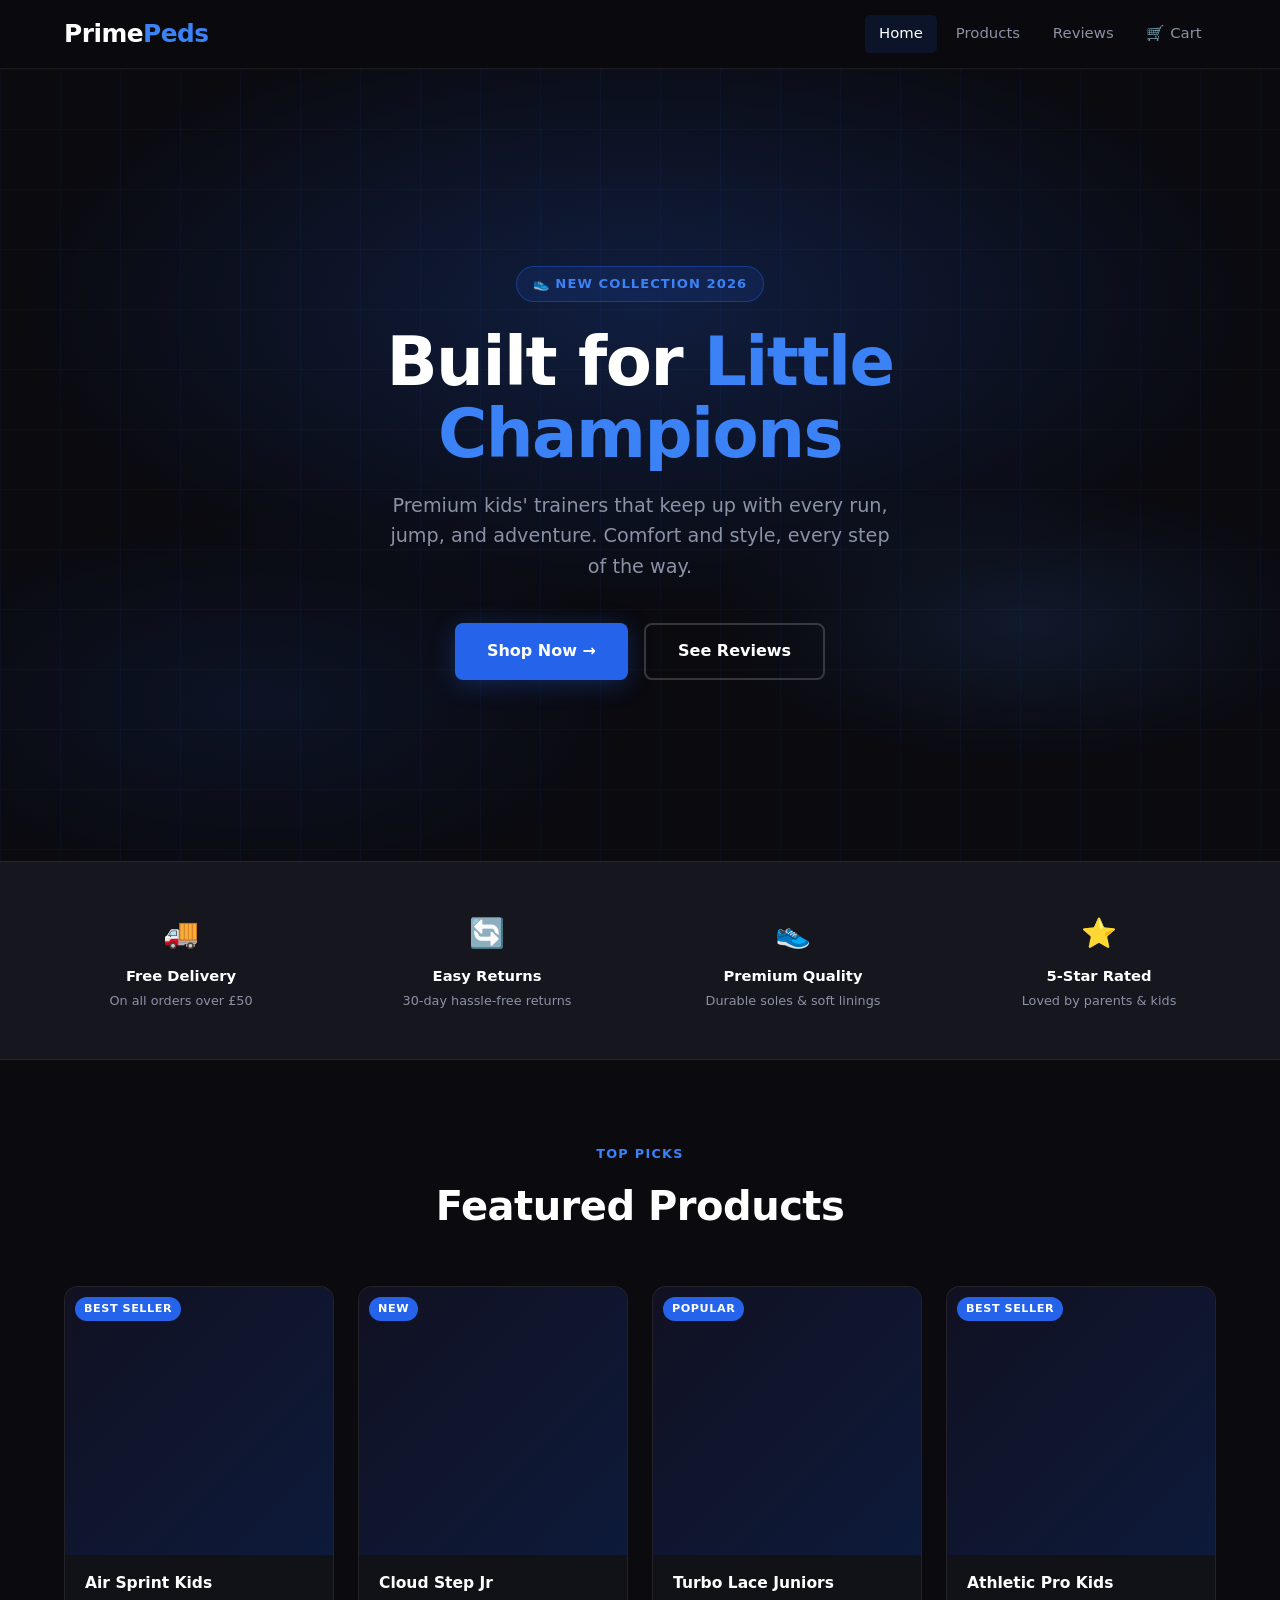
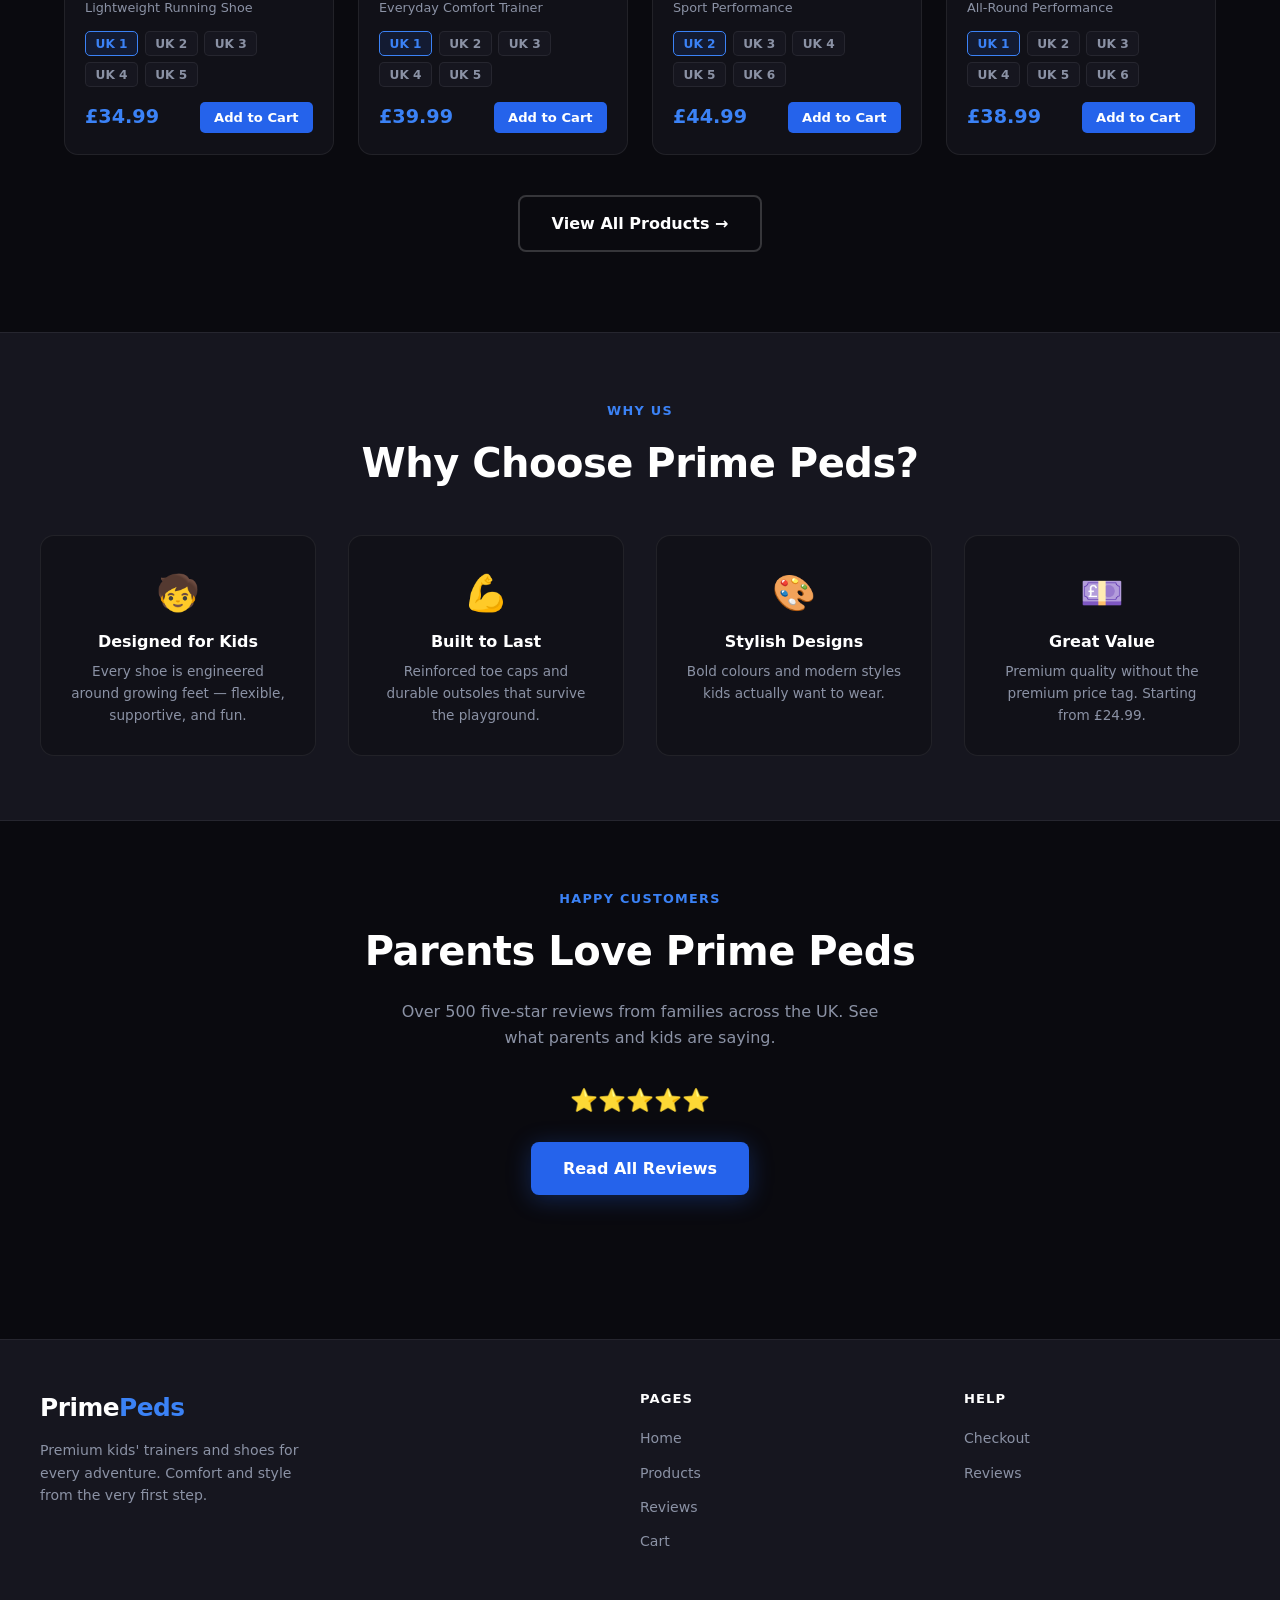
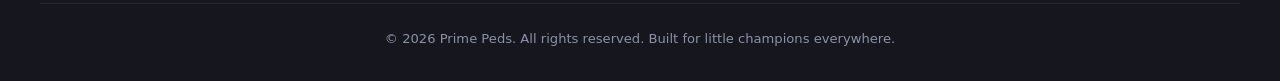
==== index.html @ 3860597b "Launch Prime Peds website — full 4-page store - index.html: homepage with hero, features strip, feat" ====
<!DOCTYPE html>
<html lang="en">
<head>
  <meta charset="UTF-8" />
  <meta name="viewport" content="width=device-width, initial-scale=1.0" />
  <title>Prime Peds — Kids' Trainers & Shoes</title>
  <meta name="description" content="Premium kids' trainers and shoes. Comfort, style, and durability for every step." />
  <link rel="stylesheet" href="styles.css" />
</head>
<body>

  <!-- ── Navigation ── -->
  <header>
    <nav>
      <a href="index.html" class="logo">Prime<em>Peds</em></a>
      <ul class="nav-links">
        <li><a href="index.html" class="active">Home</a></li>
        <li><a href="products.html">Products</a></li>
        <li><a href="reviews.html">Reviews</a></li>
        <li><a href="checkout.html" class="basket-nav-link">
          🛒 Cart <span class="basket-badge" id="basket-badge" style="display:none">0</span>
        </a></li>
      </ul>
      <button class="hamburger" aria-label="Open menu">
        <span></span><span></span><span></span>
      </button>
    </nav>
  </header>

  <!-- ── Hero ── -->
  <section class="hero">
    <div class="hero-bg" aria-hidden="true"></div>
    <div class="hero-content">
      <div class="hero-badge">👟 New Collection 2026</div>
      <h1 class="hero-title">
        Built for <span class="accent">Little Champions</span>
      </h1>
      <p class="hero-tagline">
        Premium kids' trainers that keep up with every run, jump, and adventure. Comfort and style, every step of the way.
      </p>
      <div class="hero-btns">
        <a href="products.html" class="btn btn-primary">Shop Now →</a>
        <a href="reviews.html" class="btn btn-outline">See Reviews</a>
      </div>
    </div>
  </section>

  <!-- ── Features Strip ── -->
  <div class="features-strip">
    <div class="features-strip-inner">
      <div class="feat-item">
        <div class="feat-icon">🚚</div>
        <div class="feat-title">Free Delivery</div>
        <div class="feat-desc">On all orders over £50</div>
      </div>
      <div class="feat-item">
        <div class="feat-icon">🔄</div>
        <div class="feat-title">Easy Returns</div>
        <div class="feat-desc">30-day hassle-free returns</div>
      </div>
      <div class="feat-item">
        <div class="feat-icon">👟</div>
        <div class="feat-title">Premium Quality</div>
        <div class="feat-desc">Durable soles & soft linings</div>
      </div>
      <div class="feat-item">
        <div class="feat-icon">⭐</div>
        <div class="feat-title">5-Star Rated</div>
        <div class="feat-desc">Loved by parents & kids</div>
      </div>
    </div>
  </div>

  <!-- ── Featured Products ── -->
  <section class="section">
    <div class="section-header">
      <div class="section-label">Top Picks</div>
      <h2 class="section-title">Featured Products</h2>
    </div>
    <div class="products-grid" id="featured-grid">
      <!-- Filled by script.js -->
    </div>
    <div style="text-align:center;margin-top:2.5rem">
      <a href="products.html" class="btn btn-outline">View All Products →</a>
    </div>
  </section>

  <!-- ── Why Prime Peds ── -->
  <section class="features-strip" style="padding:4rem 1.5rem">
    <div style="max-width:1200px;margin:0 auto">
      <div class="section-header" style="margin-bottom:2.5rem">
        <div class="section-label">Why Us</div>
        <h2 class="section-title">Why Choose Prime Peds?</h2>
      </div>
      <div class="features-strip-inner" style="grid-template-columns:repeat(auto-fit,minmax(220px,1fr));gap:2rem">
        <div class="feat-item" style="background:var(--bg-card);border:1px solid var(--border);border-radius:var(--radius);padding:1.8rem">
          <div class="feat-icon" style="font-size:2.2rem">🧒</div>
          <div class="feat-title" style="font-size:1rem;margin-bottom:0.4rem">Designed for Kids</div>
          <div class="feat-desc" style="font-size:0.85rem">Every shoe is engineered around growing feet — flexible, supportive, and fun.</div>
        </div>
        <div class="feat-item" style="background:var(--bg-card);border:1px solid var(--border);border-radius:var(--radius);padding:1.8rem">
          <div class="feat-icon" style="font-size:2.2rem">💪</div>
          <div class="feat-title" style="font-size:1rem;margin-bottom:0.4rem">Built to Last</div>
          <div class="feat-desc" style="font-size:0.85rem">Reinforced toe caps and durable outsoles that survive the playground.</div>
        </div>
        <div class="feat-item" style="background:var(--bg-card);border:1px solid var(--border);border-radius:var(--radius);padding:1.8rem">
          <div class="feat-icon" style="font-size:2.2rem">🎨</div>
          <div class="feat-title" style="font-size:1rem;margin-bottom:0.4rem">Stylish Designs</div>
          <div class="feat-desc" style="font-size:0.85rem">Bold colours and modern styles kids actually want to wear.</div>
        </div>
        <div class="feat-item" style="background:var(--bg-card);border:1px solid var(--border);border-radius:var(--radius);padding:1.8rem">
          <div class="feat-icon" style="font-size:2.2rem">💷</div>
          <div class="feat-title" style="font-size:1rem;margin-bottom:0.4rem">Great Value</div>
          <div class="feat-desc" style="font-size:0.85rem">Premium quality without the premium price tag. Starting from £24.99.</div>
        </div>
      </div>
    </div>
  </section>

  <!-- ── Reviews Teaser ── -->
  <section class="section" style="text-align:center;padding-top:4rem;padding-bottom:4rem">
    <div class="section-label">Happy Customers</div>
    <h2 class="section-title" style="margin-bottom:1rem">Parents Love Prime Peds</h2>
    <p style="color:var(--muted);max-width:480px;margin:0 auto 2rem">
      Over 500 five-star reviews from families across the UK. See what parents and kids are saying.
    </p>
    <div style="display:flex;gap:0.4rem;justify-content:center;font-size:1.4rem;margin-bottom:1.5rem">
      ⭐⭐⭐⭐⭐
    </div>
    <a href="reviews.html" class="btn btn-primary">Read All Reviews</a>
  </section>

  <!-- ── Footer ── -->
  <footer>
    <div class="footer-inner">
      <div class="footer-grid">
        <div class="footer-brand">
          <a href="index.html" class="logo">Prime<em>Peds</em></a>
          <p>Premium kids' trainers and shoes for every adventure. Comfort and style from the very first step.</p>
        </div>
        <div class="footer-col">
          <h4>Pages</h4>
          <ul>
            <li><a href="index.html">Home</a></li>
            <li><a href="products.html">Products</a></li>
            <li><a href="reviews.html">Reviews</a></li>
            <li><a href="checkout.html">Cart</a></li>
          </ul>
        </div>
        <div class="footer-col">
          <h4>Help</h4>
          <ul>
            <li><a href="checkout.html">Checkout</a></li>
            <li><a href="reviews.html">Reviews</a></li>
          </ul>
        </div>
      </div>
      <div class="footer-bottom">
        <p>&copy; 2026 Prime Peds. All rights reserved. Built for little champions everywhere.</p>
      </div>
    </div>
  </footer>

  <script src="script.js"></script>
</body>
</html>
---- styles.css ----
/* ── Prime Peds — Global Styles ── */

:root {
  --bg:          #0a0a0f;
  --bg-card:     #111118;
  --bg-elevated: #16161f;
  --blue:        #2563eb;
  --blue-light:  #3b82f6;
  --blue-glow:   rgba(37,99,235,0.35);
  --blue-dim:    rgba(37,99,235,0.12);
  --white:       #ffffff;
  --text:        #e2e8f0;
  --muted:       #8b92a5;
  --border:      rgba(255,255,255,0.07);
  --radius:      14px;
  --radius-sm:   8px;
  --radius-xs:   5px;
  --shadow:      0 4px 24px rgba(0,0,0,0.55);
  --shadow-blue: 0 4px 24px rgba(37,99,235,0.30);
  --font:        'Segoe UI', system-ui, -apple-system, sans-serif;
  --transition:  0.22s ease;
}

*, *::before, *::after { box-sizing: border-box; margin: 0; padding: 0; }

html { scroll-behavior: smooth; }

body {
  font-family: var(--font);
  background: var(--bg);
  color: var(--text);
  min-height: 100vh;
  line-height: 1.6;
  -webkit-font-smoothing: antialiased;
}

a { text-decoration: none; color: inherit; }
img { max-width: 100%; display: block; }
button { cursor: pointer; font-family: var(--font); }

/* ── Scrollbar ── */
::-webkit-scrollbar { width: 6px; }
::-webkit-scrollbar-track { background: var(--bg); }
::-webkit-scrollbar-thumb { background: var(--blue); border-radius: 3px; }

/* ══════════════════════════════════════════
   NAVIGATION
══════════════════════════════════════════ */
header {
  position: sticky;
  top: 0;
  z-index: 200;
  background: rgba(10,10,15,0.85);
  backdrop-filter: blur(16px);
  -webkit-backdrop-filter: blur(16px);
  border-bottom: 1px solid var(--border);
}

nav {
  max-width: 1200px;
  margin: 0 auto;
  padding: 0 1.5rem;
  height: 68px;
  display: flex;
  align-items: center;
  gap: 2rem;
}

.logo {
  font-size: 1.55rem;
  font-weight: 800;
  letter-spacing: -0.5px;
  color: var(--white);
  white-space: nowrap;
}
.logo em {
  font-style: normal;
  color: var(--blue-light);
}

.nav-links {
  list-style: none;
  display: flex;
  align-items: center;
  gap: 0.25rem;
  margin-left: auto;
}

.nav-links a {
  display: inline-block;
  padding: 0.45rem 0.9rem;
  font-size: 0.93rem;
  font-weight: 500;
  color: var(--muted);
  border-radius: var(--radius-xs);
  transition: color var(--transition), background var(--transition);
}
.nav-links a:hover,
.nav-links a.active {
  color: var(--white);
  background: var(--blue-dim);
}

.basket-nav-link {
  display: inline-flex !important;
  align-items: center;
  gap: 0.35rem;
}

.basket-badge {
  background: var(--blue);
  color: #fff;
  font-size: 0.72rem;
  font-weight: 700;
  padding: 1px 6px;
  border-radius: 20px;
  min-width: 20px;
  text-align: center;
}

/* Hamburger */
.hamburger {
  display: none;
  flex-direction: column;
  justify-content: center;
  gap: 5px;
  width: 38px;
  height: 38px;
  background: none;
  border: none;
  margin-left: auto;
  padding: 6px;
}
.hamburger span {
  display: block;
  height: 2px;
  background: var(--text);
  border-radius: 2px;
  transition: var(--transition);
}
.hamburger.open span:nth-child(1) { transform: translateY(7px) rotate(45deg); }
.hamburger.open span:nth-child(2) { opacity: 0; }
.hamburger.open span:nth-child(3) { transform: translateY(-7px) rotate(-45deg); }

/* ══════════════════════════════════════════
   HERO
══════════════════════════════════════════ */
.hero {
  position: relative;
  min-height: 88vh;
  display: flex;
  align-items: center;
  justify-content: center;
  text-align: center;
  overflow: hidden;
  padding: 5rem 1.5rem 4rem;
}

.hero-bg {
  position: absolute;
  inset: 0;
  background:
    radial-gradient(ellipse 70% 55% at 50% 30%, rgba(37,99,235,0.22) 0%, transparent 70%),
    radial-gradient(ellipse 40% 30% at 80% 70%, rgba(59,130,246,0.12) 0%, transparent 60%),
    radial-gradient(ellipse 50% 40% at 20% 80%, rgba(37,99,235,0.10) 0%, transparent 60%);
  z-index: 0;
}

/* Animated grid lines */
.hero-bg::before {
  content: '';
  position: absolute;
  inset: 0;
  background-image:
    linear-gradient(rgba(37,99,235,0.06) 1px, transparent 1px),
    linear-gradient(90deg, rgba(37,99,235,0.06) 1px, transparent 1px);
  background-size: 60px 60px;
}

.hero-content {
  position: relative;
  z-index: 1;
  max-width: 740px;
}

.hero-badge {
  display: inline-block;
  background: var(--blue-dim);
  border: 1px solid rgba(37,99,235,0.40);
  color: var(--blue-light);
  font-size: 0.82rem;
  font-weight: 700;
  letter-spacing: 0.08em;
  text-transform: uppercase;
  padding: 0.38rem 1rem;
  border-radius: 50px;
  margin-bottom: 1.5rem;
  animation: fadeUp 0.6s ease both;
}

.hero-title {
  font-size: clamp(2.6rem, 6vw, 4.2rem);
  font-weight: 900;
  line-height: 1.08;
  letter-spacing: -1.5px;
  color: var(--white);
  margin-bottom: 1.25rem;
  animation: fadeUp 0.6s 0.1s ease both;
}
.hero-title .accent { color: var(--blue-light); }

.hero-tagline {
  font-size: clamp(1rem, 2.2vw, 1.2rem);
  color: var(--muted);
  max-width: 520px;
  margin: 0 auto 2.5rem;
  animation: fadeUp 0.6s 0.2s ease both;
}

.hero-btns {
  display: flex;
  gap: 1rem;
  justify-content: center;
  flex-wrap: wrap;
  animation: fadeUp 0.6s 0.3s ease both;
}

/* ── Buttons ── */
.btn {
  display: inline-flex;
  align-items: center;
  gap: 0.5rem;
  padding: 0.85rem 2rem;
  border-radius: var(--radius-sm);
  font-size: 1rem;
  font-weight: 700;
  border: none;
  transition: transform var(--transition), box-shadow var(--transition), opacity var(--transition);
}
.btn:hover { transform: translateY(-2px); }
.btn:active { transform: translateY(0); }

.btn-primary {
  background: var(--blue);
  color: #fff;
  box-shadow: var(--shadow-blue);
}
.btn-primary:hover { box-shadow: 0 6px 32px rgba(37,99,235,0.50); }

.btn-outline {
  background: transparent;
  color: var(--white);
  border: 2px solid rgba(255,255,255,0.18);
}
.btn-outline:hover { border-color: var(--blue-light); color: var(--blue-light); }

/* ── Floating hero shoe image ── */
.hero-shoe-wrap {
  margin-top: 3.5rem;
  position: relative;
  animation: floatAnim 3.5s ease-in-out infinite;
}
.hero-shoe-wrap img {
  width: 320px;
  max-width: 90vw;
  margin: 0 auto;
  filter: drop-shadow(0 20px 50px rgba(37,99,235,0.50));
  border-radius: var(--radius);
}

@keyframes floatAnim {
  0%,100% { transform: translateY(0); }
  50%      { transform: translateY(-14px); }
}

/* ══════════════════════════════════════════
   SECTION LAYOUT
══════════════════════════════════════════ */
.section {
  padding: 5rem 1.5rem;
  max-width: 1200px;
  margin: 0 auto;
}

.section-header {
  text-align: center;
  margin-bottom: 3rem;
}
.section-label {
  display: inline-block;
  color: var(--blue-light);
  font-size: 0.8rem;
  font-weight: 700;
  letter-spacing: 0.1em;
  text-transform: uppercase;
  margin-bottom: 0.6rem;
}
.section-title {
  font-size: clamp(1.7rem, 4vw, 2.5rem);
  font-weight: 800;
  color: var(--white);
  letter-spacing: -0.5px;
}

/* ══════════════════════════════════════════
   FEATURES STRIP
══════════════════════════════════════════ */
.features-strip {
  background: var(--bg-elevated);
  border-top: 1px solid var(--border);
  border-bottom: 1px solid var(--border);
  padding: 2.5rem 1.5rem;
}
.features-strip-inner {
  max-width: 1200px;
  margin: 0 auto;
  display: grid;
  grid-template-columns: repeat(auto-fit, minmax(180px, 1fr));
  gap: 1.5rem;
  text-align: center;
}
.feat-item { padding: 0.5rem; }
.feat-icon { font-size: 1.8rem; margin-bottom: 0.5rem; }
.feat-title { font-size: 0.92rem; font-weight: 700; color: var(--white); margin-bottom: 0.2rem; }
.feat-desc  { font-size: 0.8rem; color: var(--muted); }

/* ══════════════════════════════════════════
   PRODUCT CARDS
══════════════════════════════════════════ */
.products-grid {
  display: grid;
  grid-template-columns: repeat(auto-fill, minmax(240px, 1fr));
  gap: 1.5rem;
}

.product-card {
  background: var(--bg-card);
  border: 1px solid var(--border);
  border-radius: var(--radius);
  overflow: hidden;
  transition: transform var(--transition), border-color var(--transition), box-shadow var(--transition);
}
.product-card:hover {
  transform: translateY(-5px);
  border-color: rgba(37,99,235,0.45);
  box-shadow: 0 8px 30px rgba(37,99,235,0.20);
}

.product-img-wrap {
  position: relative;
  width: 100%;
  aspect-ratio: 1 / 1;
  overflow: hidden;
  background: linear-gradient(135deg, #111122 0%, #0d1a3a 100%);
}
.product-img-wrap img {
  width: 100%;
  height: 100%;
  object-fit: cover;
  transition: transform 0.5s ease;
}
.product-card:hover .product-img-wrap img { transform: scale(1.07); }

.product-badge {
  position: absolute;
  top: 10px;
  left: 10px;
  background: var(--blue);
  color: #fff;
  font-size: 0.7rem;
  font-weight: 700;
  padding: 3px 9px;
  border-radius: 20px;
  text-transform: uppercase;
  letter-spacing: 0.05em;
}

.product-info {
  padding: 1.1rem 1.25rem 1.35rem;
}
.product-name {
  font-size: 0.97rem;
  font-weight: 700;
  color: var(--white);
  margin-bottom: 0.3rem;
  line-height: 1.3;
}
.product-sub {
  font-size: 0.8rem;
  color: var(--muted);
  margin-bottom: 0.8rem;
}
.product-price-row {
  display: flex;
  align-items: center;
  justify-content: space-between;
  gap: 0.5rem;
}
.product-price {
  font-size: 1.2rem;
  font-weight: 800;
  color: var(--blue-light);
}
.product-add-btn {
  background: var(--blue);
  color: #fff;
  border: none;
  border-radius: var(--radius-xs);
  padding: 0.5rem 0.9rem;
  font-size: 0.82rem;
  font-weight: 700;
  transition: background var(--transition), transform var(--transition);
}
.product-add-btn:hover {
  background: var(--blue-light);
  transform: scale(1.05);
}
.product-add-btn.added {
  background: #16a34a;
}

/* Size selector */
.size-row {
  display: flex;
  gap: 0.4rem;
  flex-wrap: wrap;
  margin-bottom: 0.9rem;
}
.size-btn {
  background: var(--bg-elevated);
  border: 1px solid var(--border);
  color: var(--muted);
  border-radius: var(--radius-xs);
  padding: 0.28rem 0.6rem;
  font-size: 0.76rem;
  font-weight: 600;
  transition: var(--transition);
}
.size-btn:hover,
.size-btn.selected {
  background: var(--blue-dim);
  border-color: var(--blue-light);
  color: var(--blue-light);
}

/* Filter tabs */
.filter-tabs {
  display: flex;
  gap: 0.5rem;
  flex-wrap: wrap;
  margin-bottom: 2rem;
}
.filter-tab {
  background: var(--bg-elevated);
  border: 1px solid var(--border);
  color: var(--muted);
  border-radius: 50px;
  padding: 0.45rem 1.1rem;
  font-size: 0.85rem;
  font-weight: 600;
  cursor: pointer;
  transition: var(--transition);
}
.filter-tab:hover,
.filter-tab.active {
  background: var(--blue-dim);
  border-color: var(--blue-light);
  color: var(--blue-light);
}

/* ══════════════════════════════════════════
   REVIEWS
══════════════════════════════════════════ */
.reviews-grid {
  display: grid;
  grid-template-columns: repeat(auto-fill, minmax(300px, 1fr));
  gap: 1.5rem;
}

.review-card {
  background: var(--bg-card);
  border: 1px solid var(--border);
  border-radius: var(--radius);
  padding: 1.6rem;
  transition: border-color var(--transition), transform var(--transition);
}
.review-card:hover {
  border-color: rgba(37,99,235,0.40);
  transform: translateY(-3px);
}

.review-stars {
  display: flex;
  gap: 3px;
  margin-bottom: 0.9rem;
}
.star { color: #f59e0b; font-size: 1.1rem; }
.star.empty { color: var(--border); }

.review-text {
  font-size: 0.93rem;
  color: var(--text);
  line-height: 1.65;
  margin-bottom: 1.1rem;
  font-style: italic;
}
.review-text::before { content: '"'; }
.review-text::after  { content: '"'; }

.review-author {
  display: flex;
  align-items: center;
  gap: 0.75rem;
}
.review-avatar {
  width: 42px;
  height: 42px;
  border-radius: 50%;
  background: var(--blue-dim);
  border: 2px solid rgba(37,99,235,0.35);
  display: flex;
  align-items: center;
  justify-content: center;
  font-size: 1rem;
  font-weight: 800;
  color: var(--blue-light);
  flex-shrink: 0;
}
.review-name {
  font-size: 0.9rem;
  font-weight: 700;
  color: var(--white);
}
.review-product {
  font-size: 0.78rem;
  color: var(--muted);
}

/* Rating summary */
.rating-summary {
  background: var(--bg-elevated);
  border: 1px solid var(--border);
  border-radius: var(--radius);
  padding: 2rem;
  text-align: center;
  margin-bottom: 3rem;
  display: flex;
  align-items: center;
  justify-content: center;
  gap: 3rem;
  flex-wrap: wrap;
}
.rating-big {
  font-size: 4rem;
  font-weight: 900;
  color: var(--white);
  line-height: 1;
}
.rating-big-stars { display: flex; gap: 4px; justify-content: center; margin: 0.4rem 0; }
.rating-big-count { font-size: 0.85rem; color: var(--muted); }

.rating-bars { flex: 1; min-width: 200px; max-width: 320px; }
.rating-bar-row {
  display: flex;
  align-items: center;
  gap: 0.6rem;
  margin-bottom: 0.45rem;
  font-size: 0.8rem;
}
.rating-bar-label { color: var(--muted); width: 32px; text-align: right; flex-shrink: 0; }
.rating-bar-track {
  flex: 1;
  height: 6px;
  background: var(--bg-card);
  border-radius: 3px;
  overflow: hidden;
}
.rating-bar-fill {
  height: 100%;
  background: var(--blue);
  border-radius: 3px;
}

/* ══════════════════════════════════════════
   CHECKOUT / CART
══════════════════════════════════════════ */
.checkout-layout {
  display: grid;
  grid-template-columns: 1fr 400px;
  gap: 2rem;
  align-items: start;
}

.checkout-form-wrap,
.cart-summary-wrap {
  background: var(--bg-card);
  border: 1px solid var(--border);
  border-radius: var(--radius);
  padding: 2rem;
}

.checkout-section-title {
  font-size: 1.05rem;
  font-weight: 700;
  color: var(--white);
  margin-bottom: 1.4rem;
  padding-bottom: 0.8rem;
  border-bottom: 1px solid var(--border);
}

/* Form fields */
.form-grid {
  display: grid;
  grid-template-columns: 1fr 1fr;
  gap: 1rem;
}
.form-grid.full { grid-template-columns: 1fr; }

.form-group {
  display: flex;
  flex-direction: column;
  gap: 0.35rem;
}
.form-group.span-2 { grid-column: span 2; }

label {
  font-size: 0.82rem;
  font-weight: 600;
  color: var(--muted);
  text-transform: uppercase;
  letter-spacing: 0.05em;
}

input[type="text"],
input[type="email"],
input[type="tel"],
input[type="number"],
select,
textarea {
  width: 100%;
  background: var(--bg-elevated);
  border: 1px solid var(--border);
  border-radius: var(--radius-xs);
  color: var(--white);
  font-family: var(--font);
  font-size: 0.95rem;
  padding: 0.75rem 1rem;
  outline: none;
  transition: border-color var(--transition);
}
input:focus,
select:focus,
textarea:focus {
  border-color: var(--blue-light);
}
input::placeholder,
textarea::placeholder { color: var(--muted); }

select { appearance: none; cursor: pointer; }

/* Cart items */
.cart-item {
  display: flex;
  gap: 0.9rem;
  align-items: center;
  padding: 0.9rem 0;
  border-bottom: 1px solid var(--border);
}
.cart-item:last-child { border-bottom: none; }
.cart-item-img {
  width: 56px;
  height: 56px;
  border-radius: var(--radius-xs);
  object-fit: cover;
  background: var(--bg-elevated);
  flex-shrink: 0;
}
.cart-item-name { font-size: 0.9rem; font-weight: 600; color: var(--white); }
.cart-item-sub  { font-size: 0.78rem; color: var(--muted); margin-top: 2px; }
.cart-item-price { font-size: 0.92rem; font-weight: 700; color: var(--blue-light); margin-left: auto; }
.cart-item-remove {
  background: none;
  border: none;
  color: var(--muted);
  font-size: 1.1rem;
  padding: 0 0.25rem;
  transition: color var(--transition);
}
.cart-item-remove:hover { color: #ef4444; }

.cart-totals { margin-top: 1.2rem; }
.cart-total-row {
  display: flex;
  justify-content: space-between;
  font-size: 0.88rem;
  color: var(--muted);
  padding: 0.3rem 0;
}
.cart-total-row.grand {
  font-size: 1.1rem;
  font-weight: 800;
  color: var(--white);
  border-top: 1px solid var(--border);
  margin-top: 0.5rem;
  padding-top: 0.8rem;
}

.empty-cart {
  text-align: center;
  padding: 2rem 0;
  color: var(--muted);
}
.empty-cart-icon { font-size: 2.5rem; margin-bottom: 0.5rem; }

/* ══════════════════════════════════════════
   PAGE HERO
══════════════════════════════════════════ */
.page-hero {
  background:
    radial-gradient(ellipse 60% 80% at 50% -10%, rgba(37,99,235,0.25) 0%, transparent 65%);
  border-bottom: 1px solid var(--border);
  padding: 4rem 1.5rem 3rem;
  text-align: center;
}
.page-hero h1 {
  font-size: clamp(2rem, 5vw, 3rem);
  font-weight: 900;
  color: var(--white);
  letter-spacing: -0.5px;
  margin-bottom: 0.6rem;
}
.page-hero p {
  font-size: 1rem;
  color: var(--muted);
  max-width: 500px;
  margin: 0 auto;
}

/* ══════════════════════════════════════════
   FOOTER
══════════════════════════════════════════ */
footer {
  background: var(--bg-elevated);
  border-top: 1px solid var(--border);
  padding: 3rem 1.5rem 2rem;
  margin-top: 5rem;
}
.footer-inner { max-width: 1200px; margin: 0 auto; }
.footer-grid {
  display: grid;
  grid-template-columns: 2fr 1fr 1fr;
  gap: 3rem;
  margin-bottom: 2.5rem;
}
.footer-brand p {
  font-size: 0.88rem;
  color: var(--muted);
  margin-top: 0.7rem;
  max-width: 260px;
}
.footer-col h4 {
  font-size: 0.82rem;
  font-weight: 700;
  color: var(--white);
  text-transform: uppercase;
  letter-spacing: 0.08em;
  margin-bottom: 1rem;
}
.footer-col ul { list-style: none; }
.footer-col ul li { margin-bottom: 0.55rem; }
.footer-col ul li a {
  font-size: 0.88rem;
  color: var(--muted);
  transition: color var(--transition);
}
.footer-col ul li a:hover { color: var(--blue-light); }

.footer-bottom {
  border-top: 1px solid var(--border);
  padding-top: 1.5rem;
  text-align: center;
  font-size: 0.82rem;
  color: var(--muted);
}

/* ══════════════════════════════════════════
   TOAST NOTIFICATION
══════════════════════════════════════════ */
.toast-container {
  position: fixed;
  bottom: 2rem;
  right: 2rem;
  z-index: 9999;
  display: flex;
  flex-direction: column;
  gap: 0.6rem;
}
.toast {
  background: var(--bg-elevated);
  border: 1px solid rgba(37,99,235,0.45);
  color: var(--white);
  padding: 0.85rem 1.3rem;
  border-radius: var(--radius-sm);
  font-size: 0.9rem;
  font-weight: 600;
  box-shadow: var(--shadow);
  animation: toastIn 0.3s ease both;
  display: flex;
  align-items: center;
  gap: 0.6rem;
}
.toast.success { border-color: rgba(22,163,74,0.5); }
.toast.error   { border-color: rgba(239,68,68,0.5); }
@keyframes toastIn {
  from { opacity: 0; transform: translateX(30px); }
  to   { opacity: 1; transform: translateX(0); }
}
@keyframes toastOut {
  from { opacity: 1; transform: translateX(0); }
  to   { opacity: 0; transform: translateX(30px); }
}

/* ══════════════════════════════════════════
   ORDER CONFIRMATION
══════════════════════════════════════════ */
.order-confirm {
  background: var(--bg-card);
  border: 1px solid rgba(22,163,74,0.35);
  border-radius: var(--radius);
  padding: 3rem 2rem;
  text-align: center;
  max-width: 520px;
  margin: 3rem auto;
}
.order-confirm-icon { font-size: 3.5rem; margin-bottom: 1rem; }
.order-confirm h2  { font-size: 1.7rem; font-weight: 800; color: var(--white); margin-bottom: 0.5rem; }
.order-confirm p   { color: var(--muted); margin-bottom: 1.5rem; }

/* ══════════════════════════════════════════
   ANIMATIONS
══════════════════════════════════════════ */
@keyframes fadeUp {
  from { opacity: 0; transform: translateY(20px); }
  to   { opacity: 1; transform: translateY(0); }
}

/* ══════════════════════════════════════════
   RESPONSIVE
══════════════════════════════════════════ */
@media (max-width: 900px) {
  .footer-grid { grid-template-columns: 1fr 1fr; }
  .checkout-layout { grid-template-columns: 1fr; }
  .cart-summary-wrap { order: -1; }
}

@media (max-width: 700px) {
  .nav-links { display: none; flex-direction: column; position: absolute; top: 68px; left: 0; right: 0; background: rgba(10,10,15,0.97); border-bottom: 1px solid var(--border); padding: 1rem 1.5rem; gap: 0; }
  .nav-links.open { display: flex; }
  .nav-links a { padding: 0.75rem 0; font-size: 1rem; border-bottom: 1px solid var(--border); border-radius: 0; }
  .nav-links li:last-child a { border-bottom: none; }
  .hamburger { display: flex; }
  header { position: relative; }

  .footer-grid { grid-template-columns: 1fr; gap: 2rem; }
  .form-grid { grid-template-columns: 1fr; }
  .form-group.span-2 { grid-column: span 1; }
  .rating-summary { gap: 1.5rem; }
}
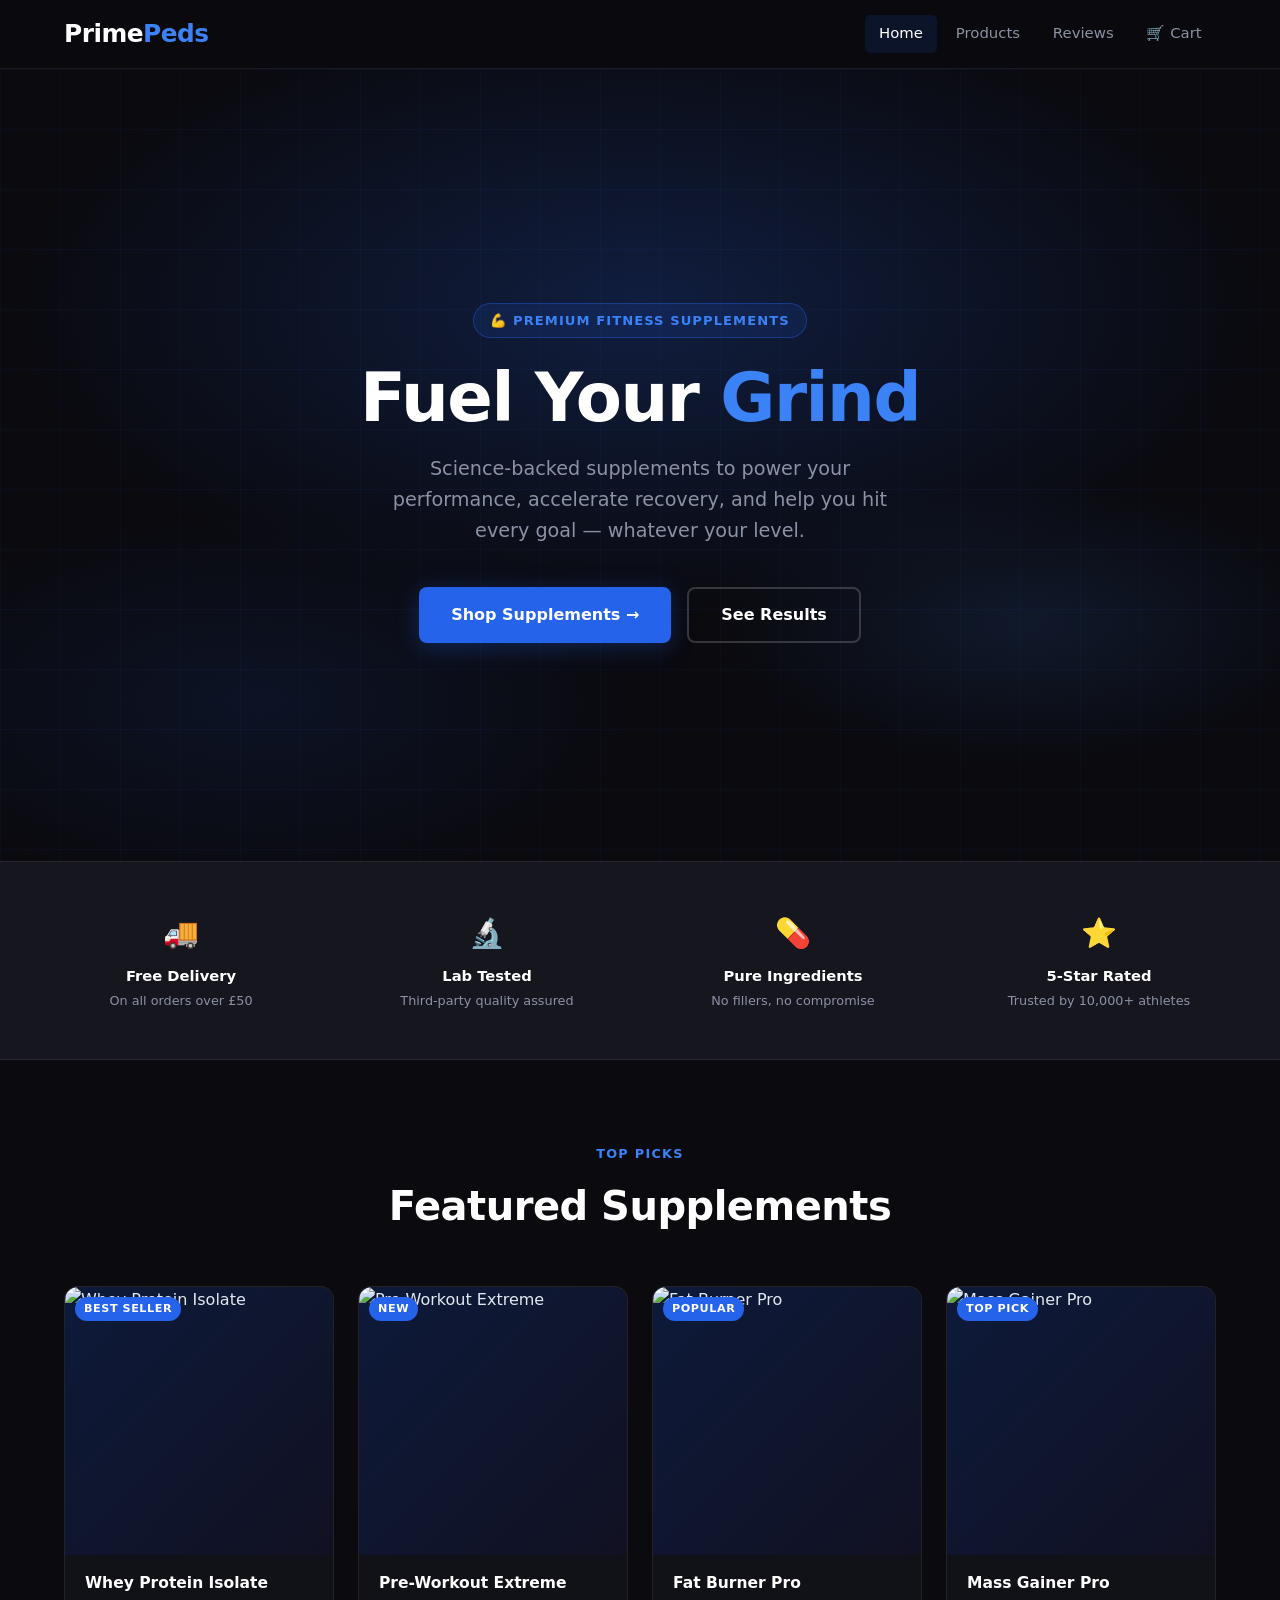
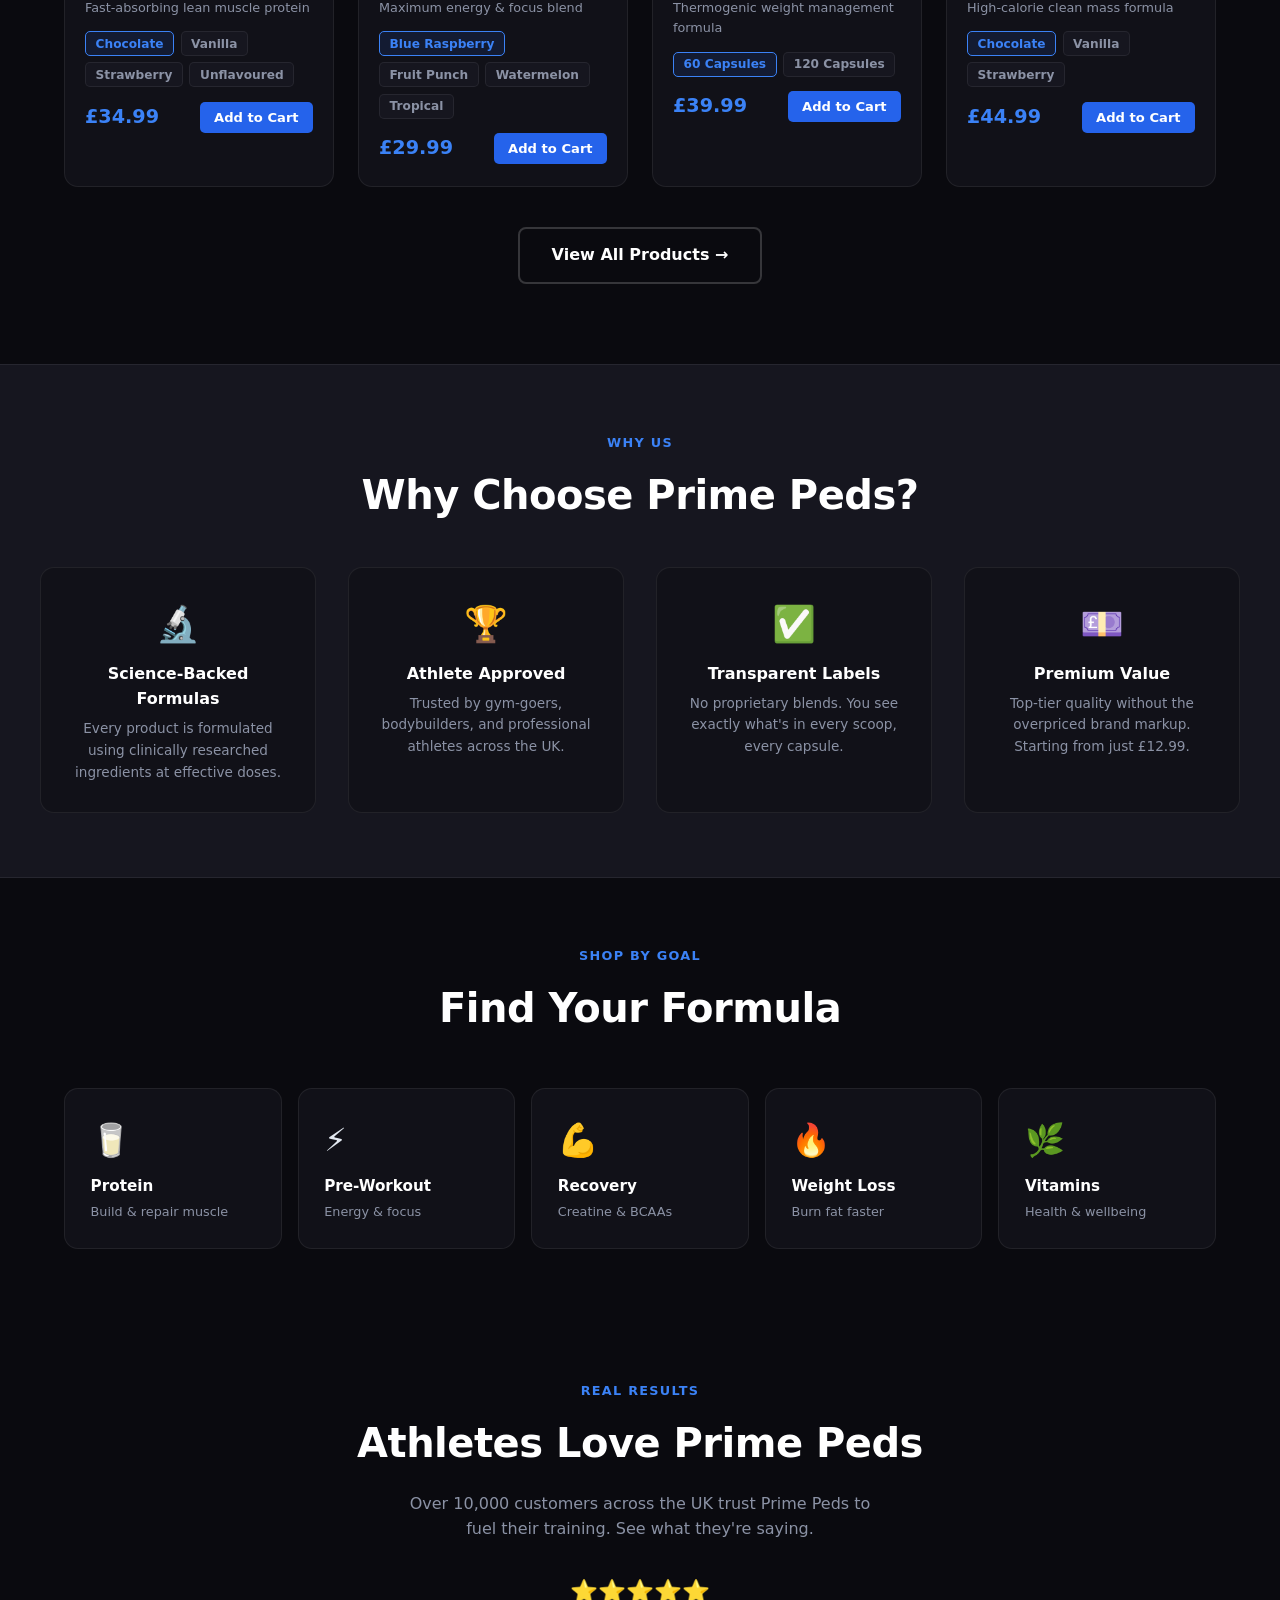
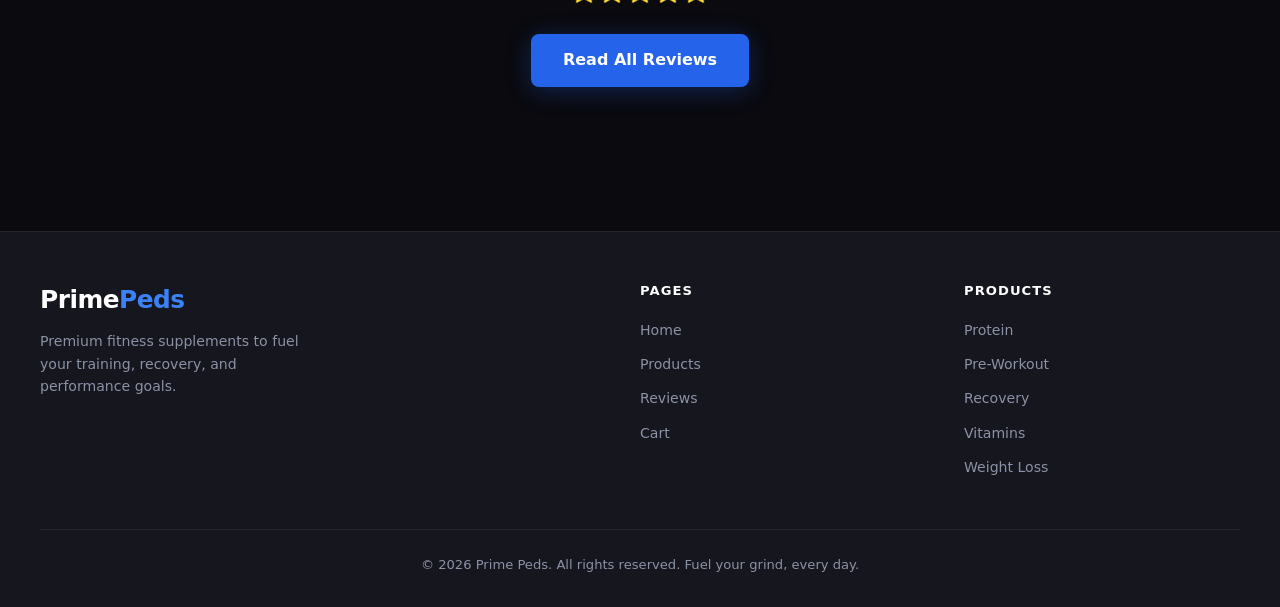
==== commit 3ee25206: "Rebuild site as fitness supplement store - New product data: 12 supplements across 5 categories (pro" ====
--- a/index.html
+++ b/index.html
@@ -3,8 +3,8 @@
 <head>
   <meta charset="UTF-8" />
   <meta name="viewport" content="width=device-width, initial-scale=1.0" />
-  <title>Prime Peds — Kids' Trainers & Shoes</title>
-  <meta name="description" content="Premium kids' trainers and shoes. Comfort, style, and durability for every step." />
+  <title>Prime Peds — Fuel Your Grind</title>
+  <meta name="description" content="Premium fitness supplements — protein, creatine, pre-workout, BCAAs, fat burners and vitamins." />
   <link rel="stylesheet" href="styles.css" />
 </head>
 <body>
@@ -31,16 +31,16 @@
   <section class="hero">
     <div class="hero-bg" aria-hidden="true"></div>
     <div class="hero-content">
-      <div class="hero-badge">👟 New Collection 2026</div>
+      <div class="hero-badge">💪 Premium Fitness Supplements</div>
       <h1 class="hero-title">
-        Built for <span class="accent">Little Champions</span>
+        Fuel Your <span class="accent">Grind</span>
       </h1>
       <p class="hero-tagline">
-        Premium kids' trainers that keep up with every run, jump, and adventure. Comfort and style, every step of the way.
+        Science-backed supplements to power your performance, accelerate recovery, and help you hit every goal — whatever your level.
       </p>
       <div class="hero-btns">
-        <a href="products.html" class="btn btn-primary">Shop Now →</a>
-        <a href="reviews.html" class="btn btn-outline">See Reviews</a>
+        <a href="products.html" class="btn btn-primary">Shop Supplements →</a>
+        <a href="reviews.html" class="btn btn-outline">See Results</a>
       </div>
     </div>
   </section>
@@ -54,19 +54,19 @@
         <div class="feat-desc">On all orders over £50</div>
       </div>
       <div class="feat-item">
-        <div class="feat-icon">🔄</div>
-        <div class="feat-title">Easy Returns</div>
-        <div class="feat-desc">30-day hassle-free returns</div>
-      </div>
-      <div class="feat-item">
-        <div class="feat-icon">👟</div>
-        <div class="feat-title">Premium Quality</div>
-        <div class="feat-desc">Durable soles & soft linings</div>
+        <div class="feat-icon">🔬</div>
+        <div class="feat-title">Lab Tested</div>
+        <div class="feat-desc">Third-party quality assured</div>
+      </div>
+      <div class="feat-item">
+        <div class="feat-icon">💊</div>
+        <div class="feat-title">Pure Ingredients</div>
+        <div class="feat-desc">No fillers, no compromise</div>
       </div>
       <div class="feat-item">
         <div class="feat-icon">⭐</div>
         <div class="feat-title">5-Star Rated</div>
-        <div class="feat-desc">Loved by parents & kids</div>
+        <div class="feat-desc">Trusted by 10,000+ athletes</div>
       </div>
     </div>
   </div>
@@ -75,7 +75,7 @@
   <section class="section">
     <div class="section-header">
       <div class="section-label">Top Picks</div>
-      <h2 class="section-title">Featured Products</h2>
+      <h2 class="section-title">Featured Supplements</h2>
     </div>
     <div class="products-grid" id="featured-grid">
       <!-- Filled by script.js -->
@@ -86,7 +86,7 @@
   </section>
 
   <!-- ── Why Prime Peds ── -->
-  <section class="features-strip" style="padding:4rem 1.5rem">
+  <div class="features-strip" style="padding:4rem 1.5rem">
     <div style="max-width:1200px;margin:0 auto">
       <div class="section-header" style="margin-bottom:2.5rem">
         <div class="section-label">Why Us</div>
@@ -94,35 +94,70 @@
       </div>
       <div class="features-strip-inner" style="grid-template-columns:repeat(auto-fit,minmax(220px,1fr));gap:2rem">
         <div class="feat-item" style="background:var(--bg-card);border:1px solid var(--border);border-radius:var(--radius);padding:1.8rem">
-          <div class="feat-icon" style="font-size:2.2rem">🧒</div>
-          <div class="feat-title" style="font-size:1rem;margin-bottom:0.4rem">Designed for Kids</div>
-          <div class="feat-desc" style="font-size:0.85rem">Every shoe is engineered around growing feet — flexible, supportive, and fun.</div>
-        </div>
-        <div class="feat-item" style="background:var(--bg-card);border:1px solid var(--border);border-radius:var(--radius);padding:1.8rem">
-          <div class="feat-icon" style="font-size:2.2rem">💪</div>
-          <div class="feat-title" style="font-size:1rem;margin-bottom:0.4rem">Built to Last</div>
-          <div class="feat-desc" style="font-size:0.85rem">Reinforced toe caps and durable outsoles that survive the playground.</div>
-        </div>
-        <div class="feat-item" style="background:var(--bg-card);border:1px solid var(--border);border-radius:var(--radius);padding:1.8rem">
-          <div class="feat-icon" style="font-size:2.2rem">🎨</div>
-          <div class="feat-title" style="font-size:1rem;margin-bottom:0.4rem">Stylish Designs</div>
-          <div class="feat-desc" style="font-size:0.85rem">Bold colours and modern styles kids actually want to wear.</div>
+          <div class="feat-icon" style="font-size:2.2rem">🔬</div>
+          <div class="feat-title" style="font-size:1rem;margin-bottom:0.4rem">Science-Backed Formulas</div>
+          <div class="feat-desc" style="font-size:0.85rem">Every product is formulated using clinically researched ingredients at effective doses.</div>
+        </div>
+        <div class="feat-item" style="background:var(--bg-card);border:1px solid var(--border);border-radius:var(--radius);padding:1.8rem">
+          <div class="feat-icon" style="font-size:2.2rem">🏆</div>
+          <div class="feat-title" style="font-size:1rem;margin-bottom:0.4rem">Athlete Approved</div>
+          <div class="feat-desc" style="font-size:0.85rem">Trusted by gym-goers, bodybuilders, and professional athletes across the UK.</div>
+        </div>
+        <div class="feat-item" style="background:var(--bg-card);border:1px solid var(--border);border-radius:var(--radius);padding:1.8rem">
+          <div class="feat-icon" style="font-size:2.2rem">✅</div>
+          <div class="feat-title" style="font-size:1rem;margin-bottom:0.4rem">Transparent Labels</div>
+          <div class="feat-desc" style="font-size:0.85rem">No proprietary blends. You see exactly what's in every scoop, every capsule.</div>
         </div>
         <div class="feat-item" style="background:var(--bg-card);border:1px solid var(--border);border-radius:var(--radius);padding:1.8rem">
           <div class="feat-icon" style="font-size:2.2rem">💷</div>
-          <div class="feat-title" style="font-size:1rem;margin-bottom:0.4rem">Great Value</div>
-          <div class="feat-desc" style="font-size:0.85rem">Premium quality without the premium price tag. Starting from £24.99.</div>
-        </div>
-      </div>
+          <div class="feat-title" style="font-size:1rem;margin-bottom:0.4rem">Premium Value</div>
+          <div class="feat-desc" style="font-size:0.85rem">Top-tier quality without the overpriced brand markup. Starting from just £12.99.</div>
+        </div>
+      </div>
+    </div>
+  </div>
+
+  <!-- ── Product Categories ── -->
+  <section class="section" style="padding-top:4rem">
+    <div class="section-header">
+      <div class="section-label">Shop by Goal</div>
+      <h2 class="section-title">Find Your Formula</h2>
+    </div>
+    <div style="display:grid;grid-template-columns:repeat(auto-fit,minmax(180px,1fr));gap:1rem">
+      <a href="products.html" class="feat-item" style="background:var(--bg-card);border:1px solid var(--border);border-radius:var(--radius);padding:1.6rem;display:block;transition:border-color 0.22s,transform 0.22s;text-decoration:none" onmouseover="this.style.borderColor='rgba(37,99,235,0.5)';this.style.transform='translateY(-3px)'" onmouseout="this.style.borderColor='rgba(255,255,255,0.07)';this.style.transform='none'">
+        <div class="feat-icon" style="font-size:2rem">🥛</div>
+        <div class="feat-title" style="font-size:0.95rem;color:var(--white)">Protein</div>
+        <div class="feat-desc" style="font-size:0.8rem;margin-top:0.2rem">Build & repair muscle</div>
+      </a>
+      <a href="products.html" class="feat-item" style="background:var(--bg-card);border:1px solid var(--border);border-radius:var(--radius);padding:1.6rem;display:block;transition:border-color 0.22s,transform 0.22s;text-decoration:none" onmouseover="this.style.borderColor='rgba(37,99,235,0.5)';this.style.transform='translateY(-3px)'" onmouseout="this.style.borderColor='rgba(255,255,255,0.07)';this.style.transform='none'">
+        <div class="feat-icon" style="font-size:2rem">⚡</div>
+        <div class="feat-title" style="font-size:0.95rem;color:var(--white)">Pre-Workout</div>
+        <div class="feat-desc" style="font-size:0.8rem;margin-top:0.2rem">Energy & focus</div>
+      </a>
+      <a href="products.html" class="feat-item" style="background:var(--bg-card);border:1px solid var(--border);border-radius:var(--radius);padding:1.6rem;display:block;transition:border-color 0.22s,transform 0.22s;text-decoration:none" onmouseover="this.style.borderColor='rgba(37,99,235,0.5)';this.style.transform='translateY(-3px)'" onmouseout="this.style.borderColor='rgba(255,255,255,0.07)';this.style.transform='none'">
+        <div class="feat-icon" style="font-size:2rem">💪</div>
+        <div class="feat-title" style="font-size:0.95rem;color:var(--white)">Recovery</div>
+        <div class="feat-desc" style="font-size:0.8rem;margin-top:0.2rem">Creatine & BCAAs</div>
+      </a>
+      <a href="products.html" class="feat-item" style="background:var(--bg-card);border:1px solid var(--border);border-radius:var(--radius);padding:1.6rem;display:block;transition:border-color 0.22s,transform 0.22s;text-decoration:none" onmouseover="this.style.borderColor='rgba(37,99,235,0.5)';this.style.transform='translateY(-3px)'" onmouseout="this.style.borderColor='rgba(255,255,255,0.07)';this.style.transform='none'">
+        <div class="feat-icon" style="font-size:2rem">🔥</div>
+        <div class="feat-title" style="font-size:0.95rem;color:var(--white)">Weight Loss</div>
+        <div class="feat-desc" style="font-size:0.8rem;margin-top:0.2rem">Burn fat faster</div>
+      </a>
+      <a href="products.html" class="feat-item" style="background:var(--bg-card);border:1px solid var(--border);border-radius:var(--radius);padding:1.6rem;display:block;transition:border-color 0.22s,transform 0.22s;text-decoration:none" onmouseover="this.style.borderColor='rgba(37,99,235,0.5)';this.style.transform='translateY(-3px)'" onmouseout="this.style.borderColor='rgba(255,255,255,0.07)';this.style.transform='none'">
+        <div class="feat-icon" style="font-size:2rem">🌿</div>
+        <div class="feat-title" style="font-size:0.95rem;color:var(--white)">Vitamins</div>
+        <div class="feat-desc" style="font-size:0.8rem;margin-top:0.2rem">Health & wellbeing</div>
+      </a>
     </div>
   </section>
 
   <!-- ── Reviews Teaser ── -->
-  <section class="section" style="text-align:center;padding-top:4rem;padding-bottom:4rem">
-    <div class="section-label">Happy Customers</div>
-    <h2 class="section-title" style="margin-bottom:1rem">Parents Love Prime Peds</h2>
+  <section class="section" style="text-align:center;padding-top:3rem;padding-bottom:4rem">
+    <div class="section-label">Real Results</div>
+    <h2 class="section-title" style="margin-bottom:1rem">Athletes Love Prime Peds</h2>
     <p style="color:var(--muted);max-width:480px;margin:0 auto 2rem">
-      Over 500 five-star reviews from families across the UK. See what parents and kids are saying.
+      Over 10,000 customers across the UK trust Prime Peds to fuel their training. See what they're saying.
     </p>
     <div style="display:flex;gap:0.4rem;justify-content:center;font-size:1.4rem;margin-bottom:1.5rem">
       ⭐⭐⭐⭐⭐
@@ -136,7 +171,7 @@
       <div class="footer-grid">
         <div class="footer-brand">
           <a href="index.html" class="logo">Prime<em>Peds</em></a>
-          <p>Premium kids' trainers and shoes for every adventure. Comfort and style from the very first step.</p>
+          <p>Premium fitness supplements to fuel your training, recovery, and performance goals.</p>
         </div>
         <div class="footer-col">
           <h4>Pages</h4>
@@ -148,15 +183,18 @@
           </ul>
         </div>
         <div class="footer-col">
-          <h4>Help</h4>
+          <h4>Products</h4>
           <ul>
-            <li><a href="checkout.html">Checkout</a></li>
-            <li><a href="reviews.html">Reviews</a></li>
+            <li><a href="products.html">Protein</a></li>
+            <li><a href="products.html">Pre-Workout</a></li>
+            <li><a href="products.html">Recovery</a></li>
+            <li><a href="products.html">Vitamins</a></li>
+            <li><a href="products.html">Weight Loss</a></li>
           </ul>
         </div>
       </div>
       <div class="footer-bottom">
-        <p>&copy; 2026 Prime Peds. All rights reserved. Built for little champions everywhere.</p>
+        <p>&copy; 2026 Prime Peds. All rights reserved. Fuel your grind, every day.</p>
       </div>
     </div>
   </footer>
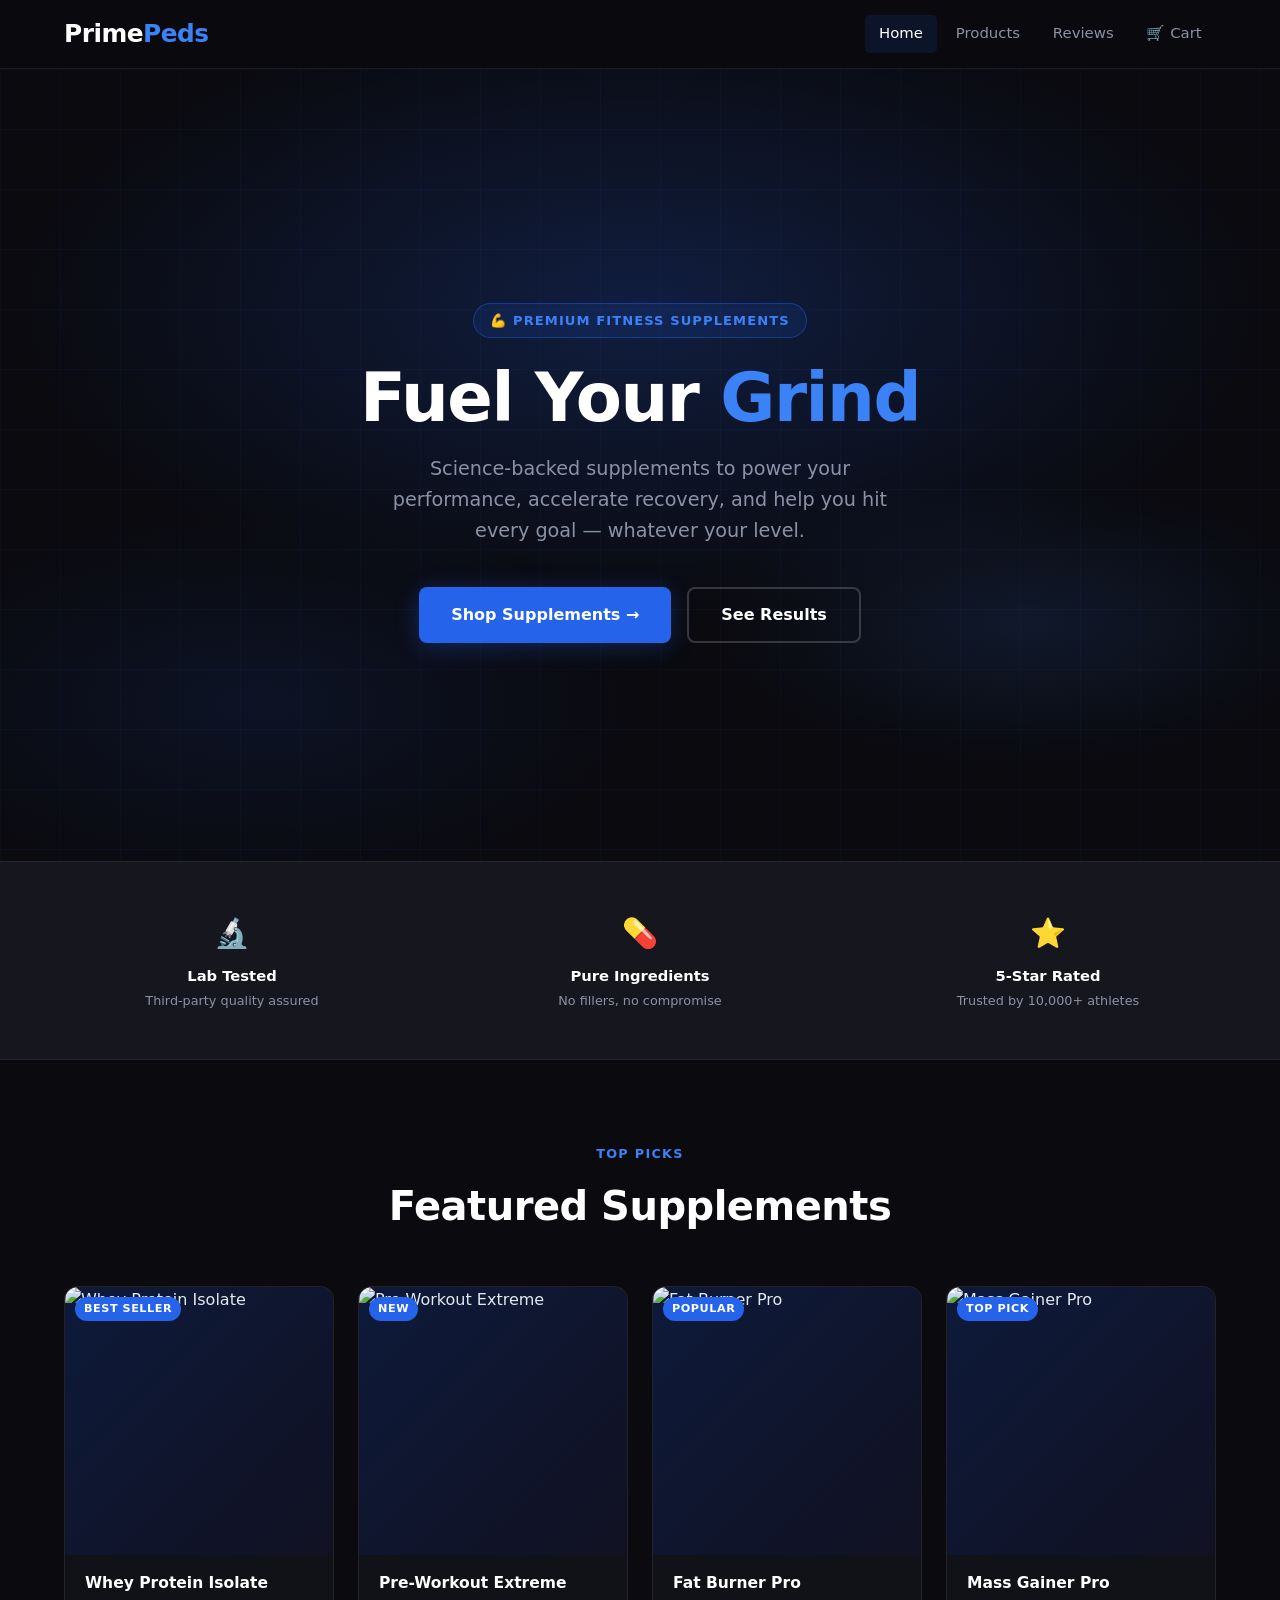
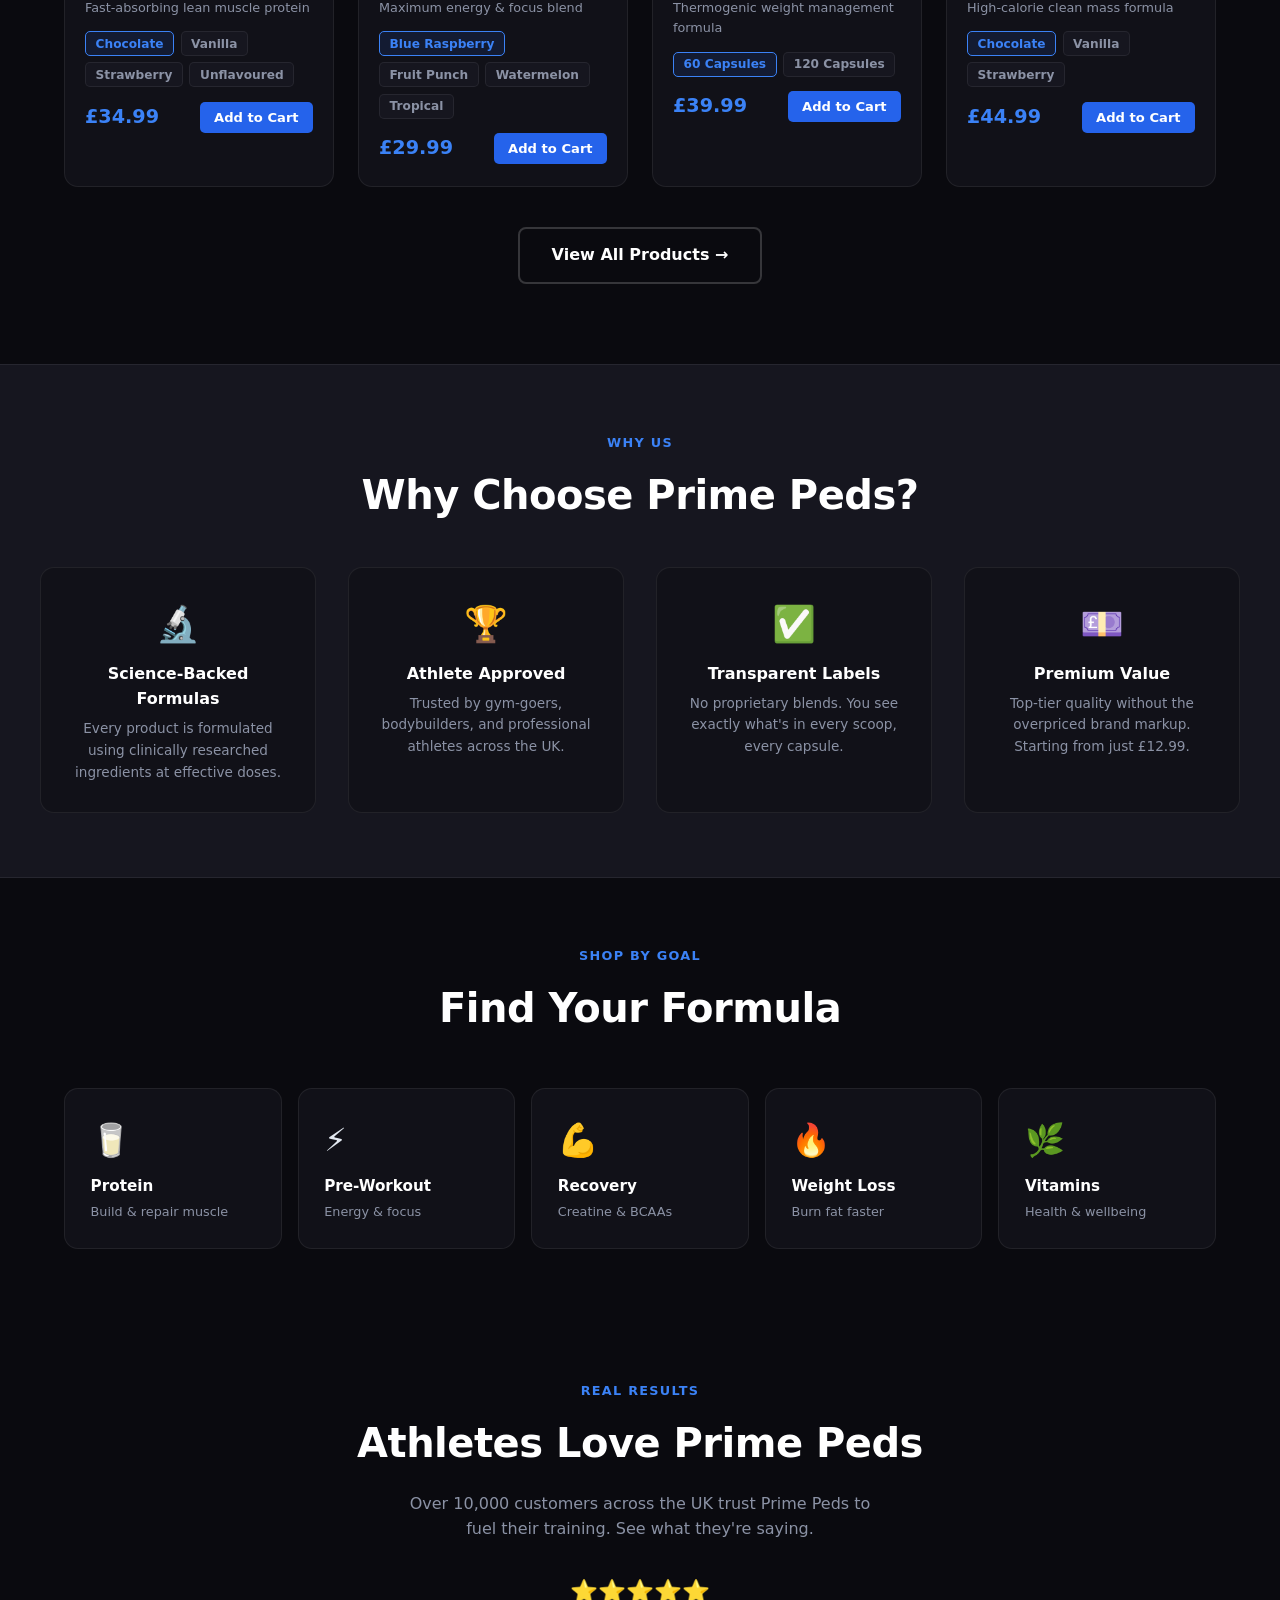
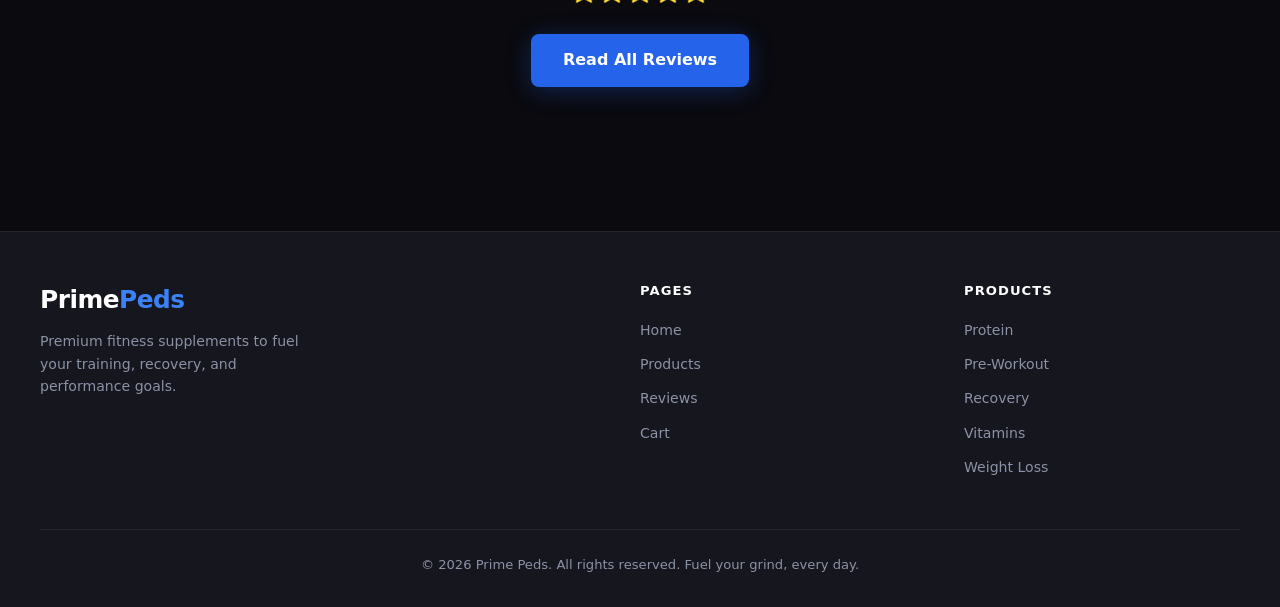
==== commit f47f32f7: "Remove free delivery box from homepage features strip" ====
--- a/index.html
+++ b/index.html
@@ -48,11 +48,6 @@
   <!-- ── Features Strip ── -->
   <div class="features-strip">
     <div class="features-strip-inner">
-      <div class="feat-item">
-        <div class="feat-icon">🚚</div>
-        <div class="feat-title">Free Delivery</div>
-        <div class="feat-desc">On all orders over £50</div>
-      </div>
       <div class="feat-item">
         <div class="feat-icon">🔬</div>
         <div class="feat-title">Lab Tested</div>
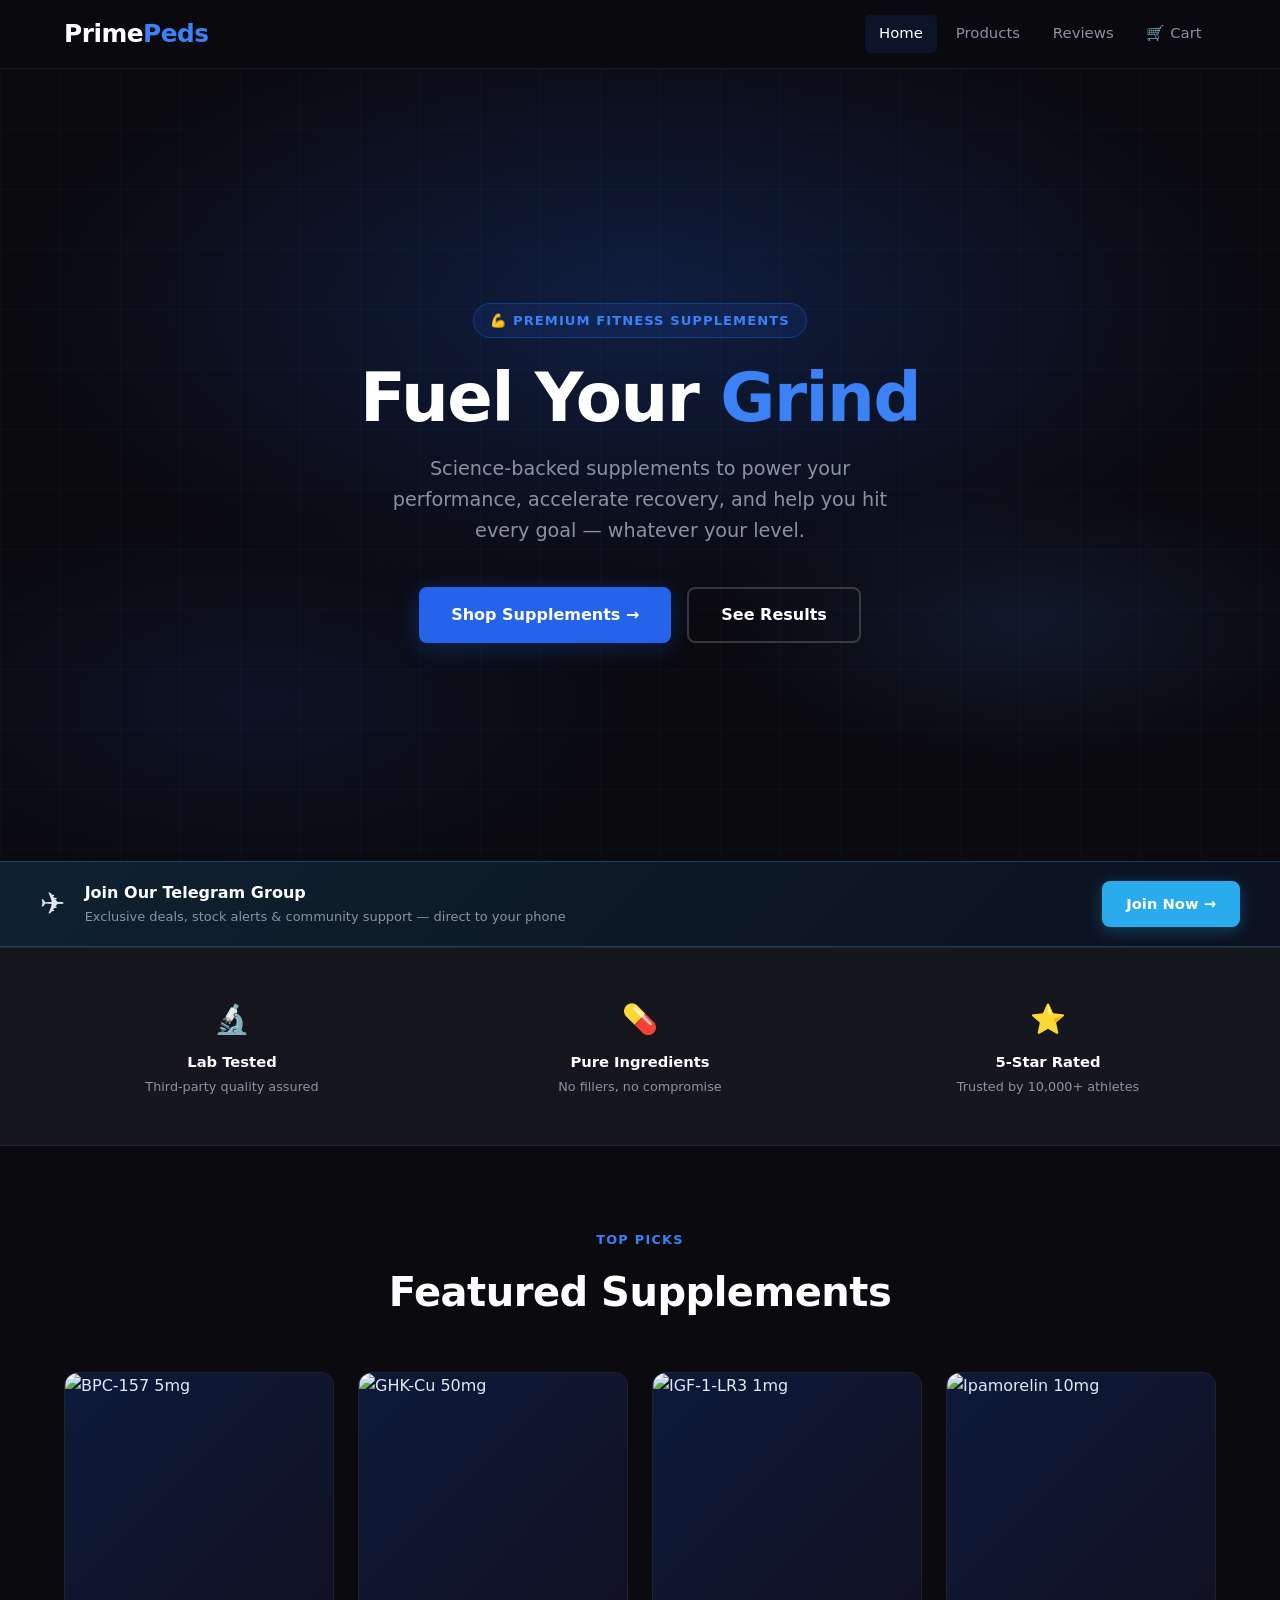
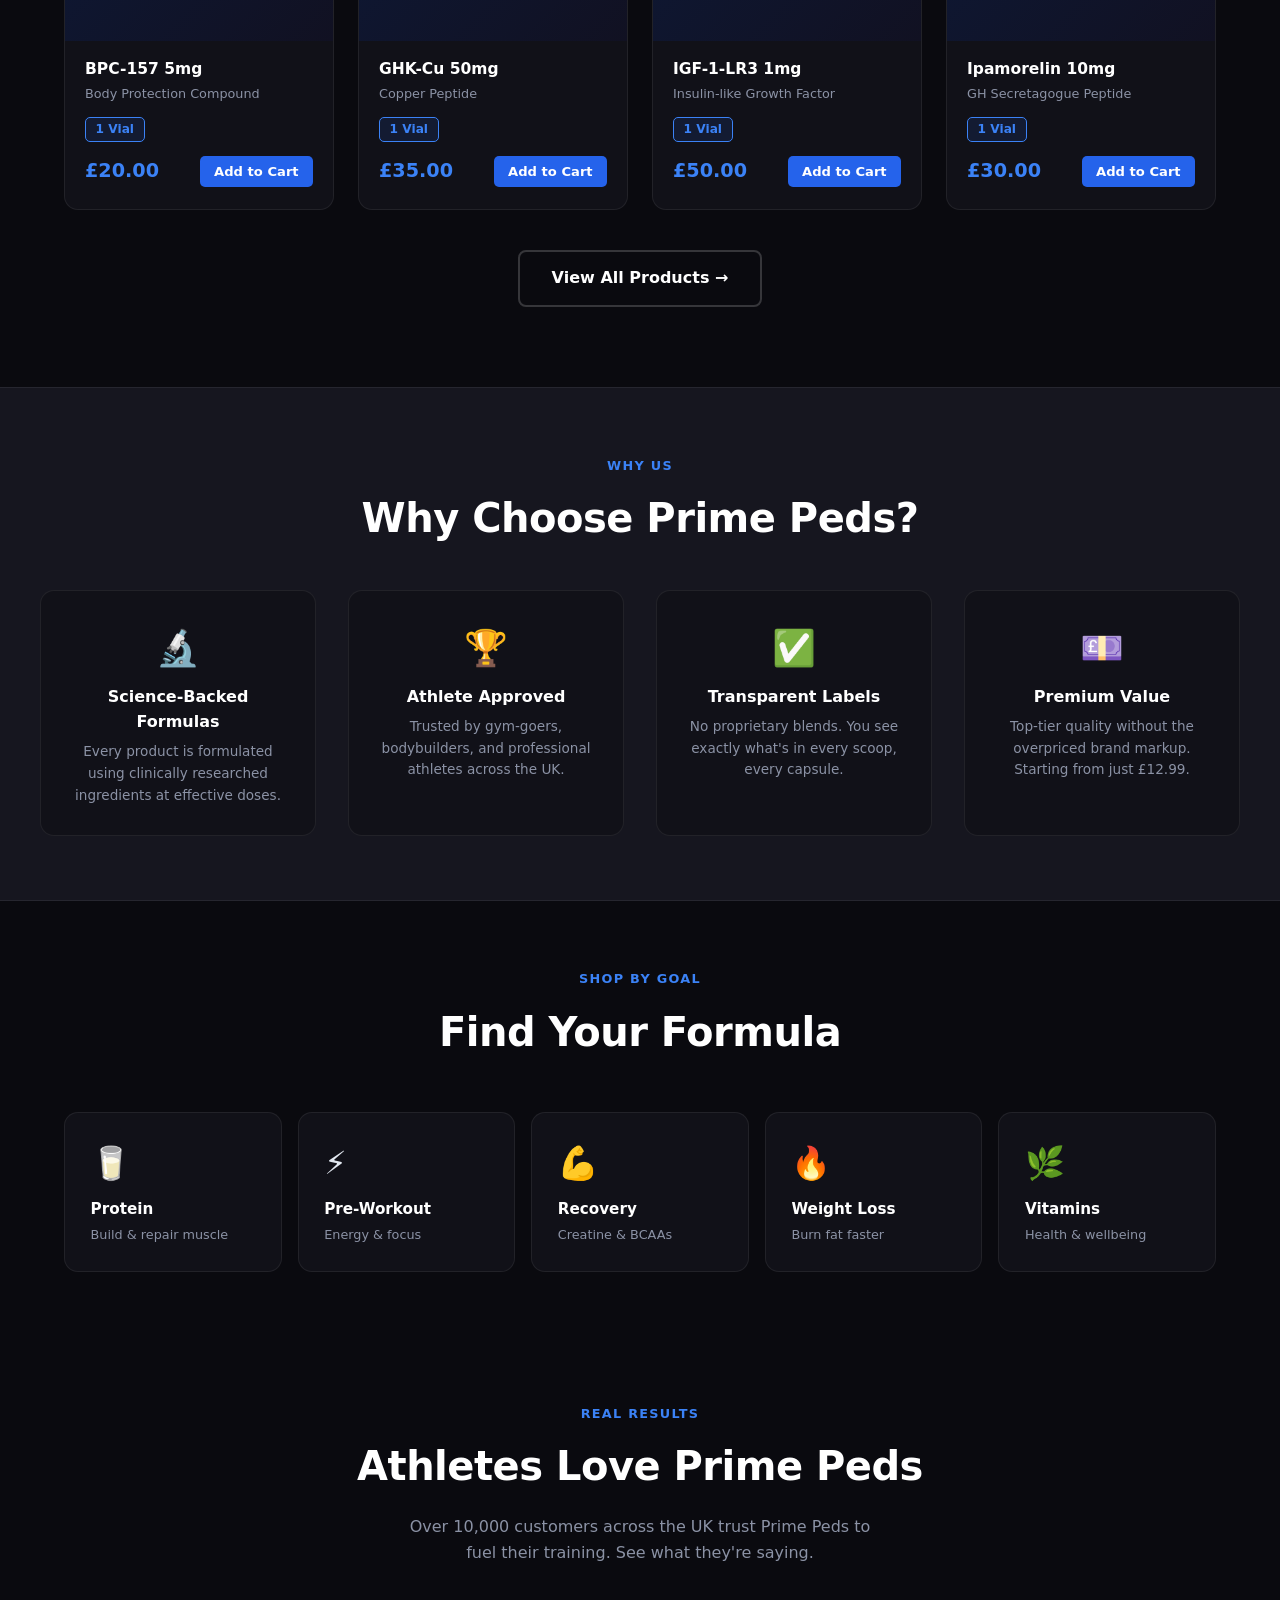
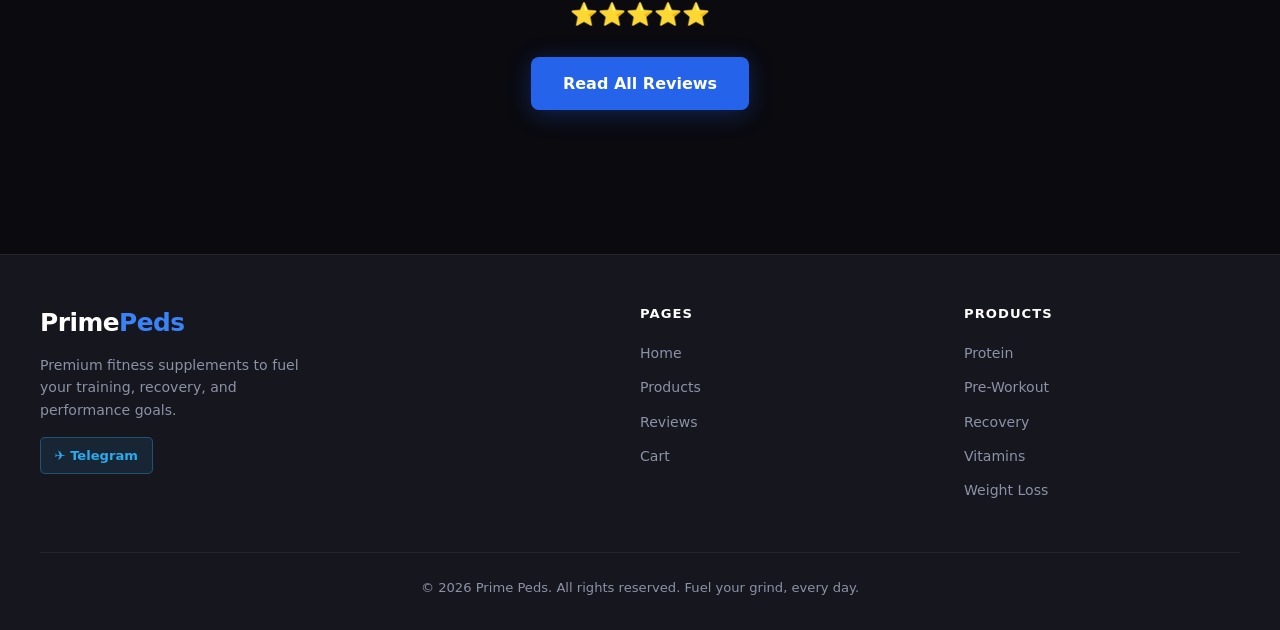
==== commit 1009ba19: "Add Telegram banner on homepage and social button in all footers Co-Authored-By: Claude Sonnet 4.6 <" ====
--- a/index.html
+++ b/index.html
@@ -45,6 +45,18 @@
     </div>
   </section>
 
+  <!-- ── Telegram Banner ── -->
+  <div class="telegram-banner">
+    <div class="telegram-banner-inner">
+      <div class="telegram-banner-icon">✈️</div>
+      <div>
+        <div class="telegram-banner-title">Join Our Telegram Group</div>
+        <div class="telegram-banner-sub">Exclusive deals, stock alerts & community support — direct to your phone</div>
+      </div>
+      <a href="#" class="btn telegram-btn" target="_blank" rel="noopener">Join Now →</a>
+    </div>
+  </div>
+
   <!-- ── Features Strip ── -->
   <div class="features-strip">
     <div class="features-strip-inner">
@@ -167,6 +179,9 @@
         <div class="footer-brand">
           <a href="index.html" class="logo">Prime<em>Peds</em></a>
           <p>Premium fitness supplements to fuel your training, recovery, and performance goals.</p>
+          <div class="social-links">
+            <a href="#" class="social-btn" target="_blank" rel="noopener">✈️ Telegram</a>
+          </div>
         </div>
         <div class="footer-col">
           <h4>Pages</h4>
--- a/styles.css
+++ b/styles.css
@@ -784,6 +784,73 @@
 }
 
 /* ══════════════════════════════════════════
+   TELEGRAM BANNER
+══════════════════════════════════════════ */
+.telegram-banner {
+  background: linear-gradient(135deg, rgba(42,171,238,0.14) 0%, rgba(37,99,235,0.08) 100%);
+  border-top: 1px solid rgba(42,171,238,0.28);
+  border-bottom: 1px solid rgba(42,171,238,0.28);
+  padding: 1.1rem 1.5rem;
+}
+.telegram-banner-inner {
+  max-width: 1200px;
+  margin: 0 auto;
+  display: flex;
+  align-items: center;
+  gap: 1.2rem;
+  flex-wrap: wrap;
+}
+.telegram-banner-icon { font-size: 1.9rem; flex-shrink: 0; }
+.telegram-banner-title {
+  font-size: 1rem;
+  font-weight: 700;
+  color: var(--white);
+  margin-bottom: 0.12rem;
+}
+.telegram-banner-sub { font-size: 0.81rem; color: var(--muted); }
+.telegram-btn {
+  margin-left: auto;
+  background: #2AABEE;
+  color: #fff !important;
+  box-shadow: 0 4px 16px rgba(42,171,238,0.30);
+  flex-shrink: 0;
+  padding: 0.7rem 1.5rem;
+  font-size: 0.92rem;
+}
+.telegram-btn:hover {
+  background: #1d9de0;
+  box-shadow: 0 6px 24px rgba(42,171,238,0.45);
+  transform: translateY(-2px);
+}
+
+/* Social button in footer */
+.social-links { display: flex; gap: 0.6rem; margin-top: 1rem; flex-wrap: wrap; }
+.social-btn {
+  display: inline-flex;
+  align-items: center;
+  gap: 0.4rem;
+  padding: 0.42rem 0.85rem;
+  border-radius: var(--radius-xs);
+  font-size: 0.82rem;
+  font-weight: 600;
+  border: 1px solid rgba(42,171,238,0.35);
+  background: rgba(42,171,238,0.10);
+  color: #2AABEE;
+  transition: var(--transition);
+}
+.social-btn:hover {
+  background: rgba(42,171,238,0.22);
+  border-color: #2AABEE;
+  color: #fff;
+  transform: translateY(-1px);
+}
+
+@media (max-width: 700px) {
+  .telegram-banner-inner { gap: 0.8rem; }
+  .telegram-btn { width: 100%; justify-content: center; margin-left: 0; }
+}
+
+/* ══════════════════════════════════════════
    TOAST NOTIFICATION
 ══════════════════════════════════════════ */
 .toast-container {
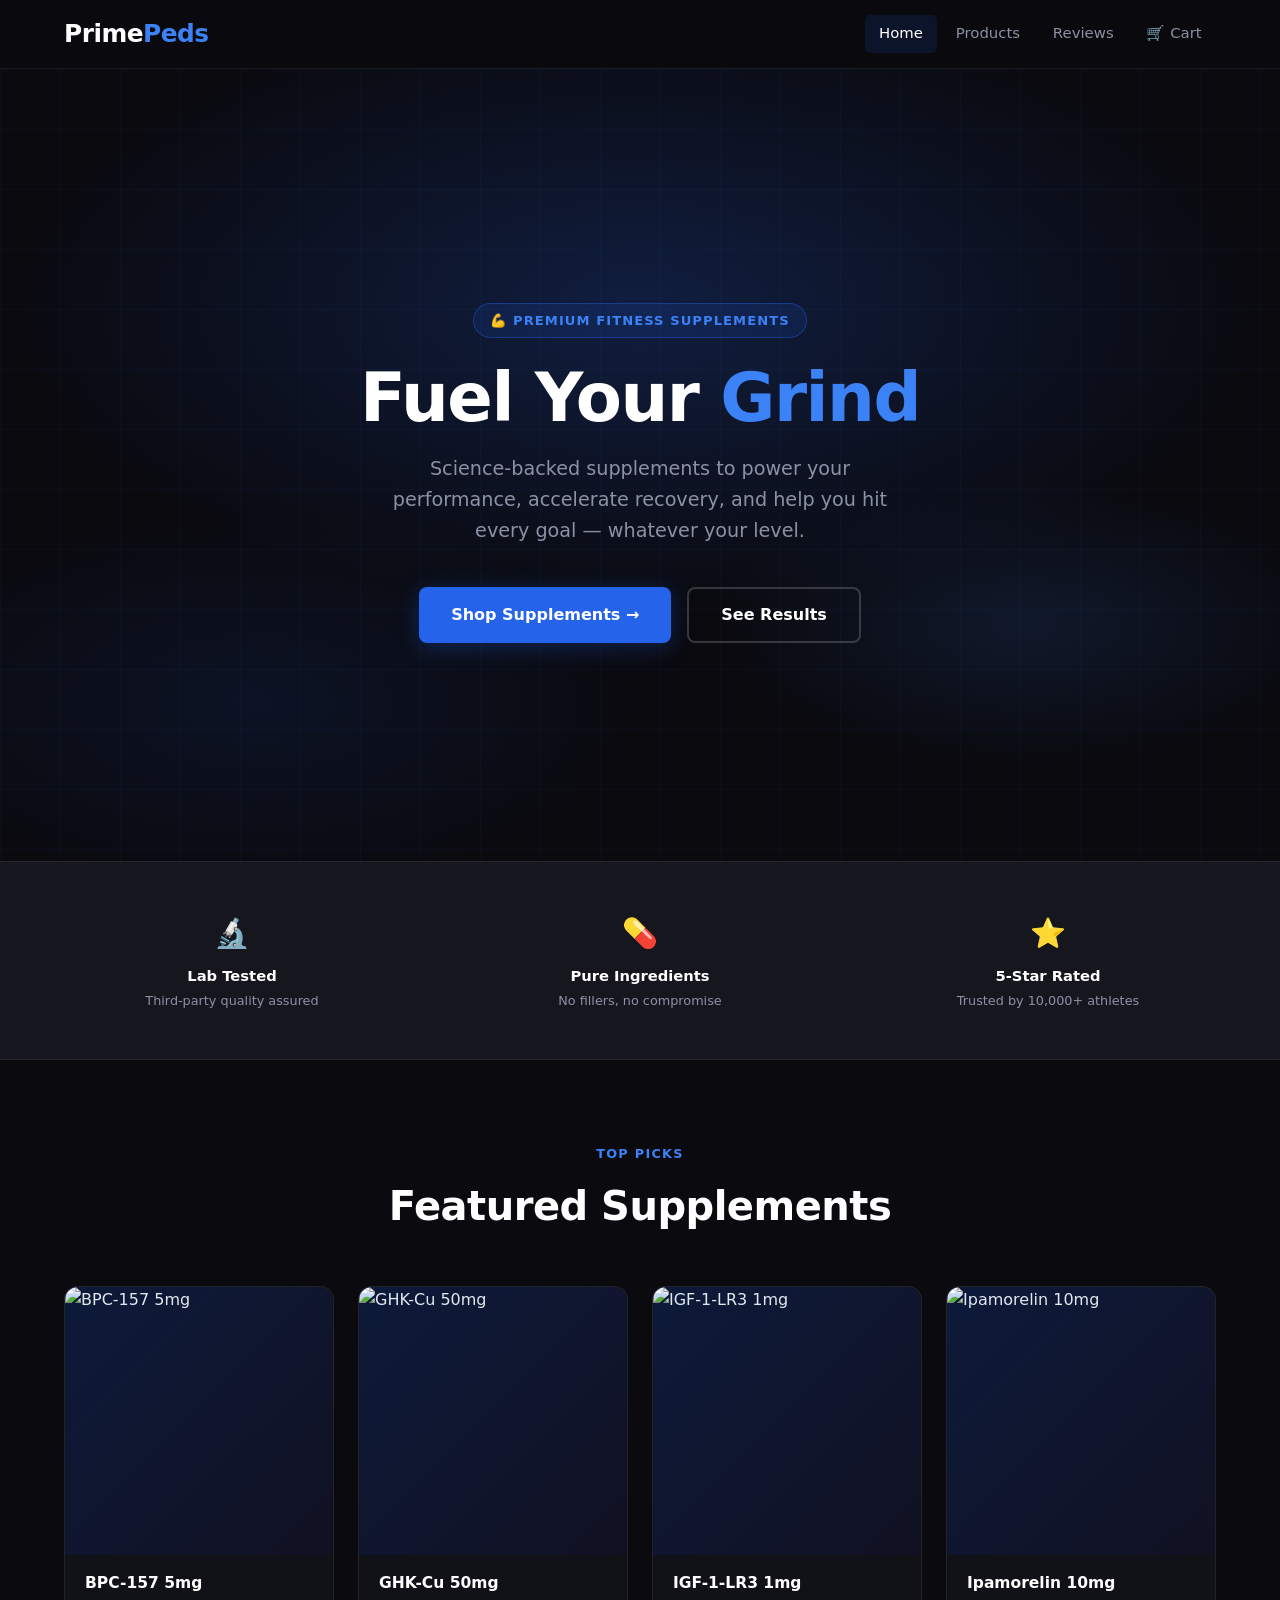
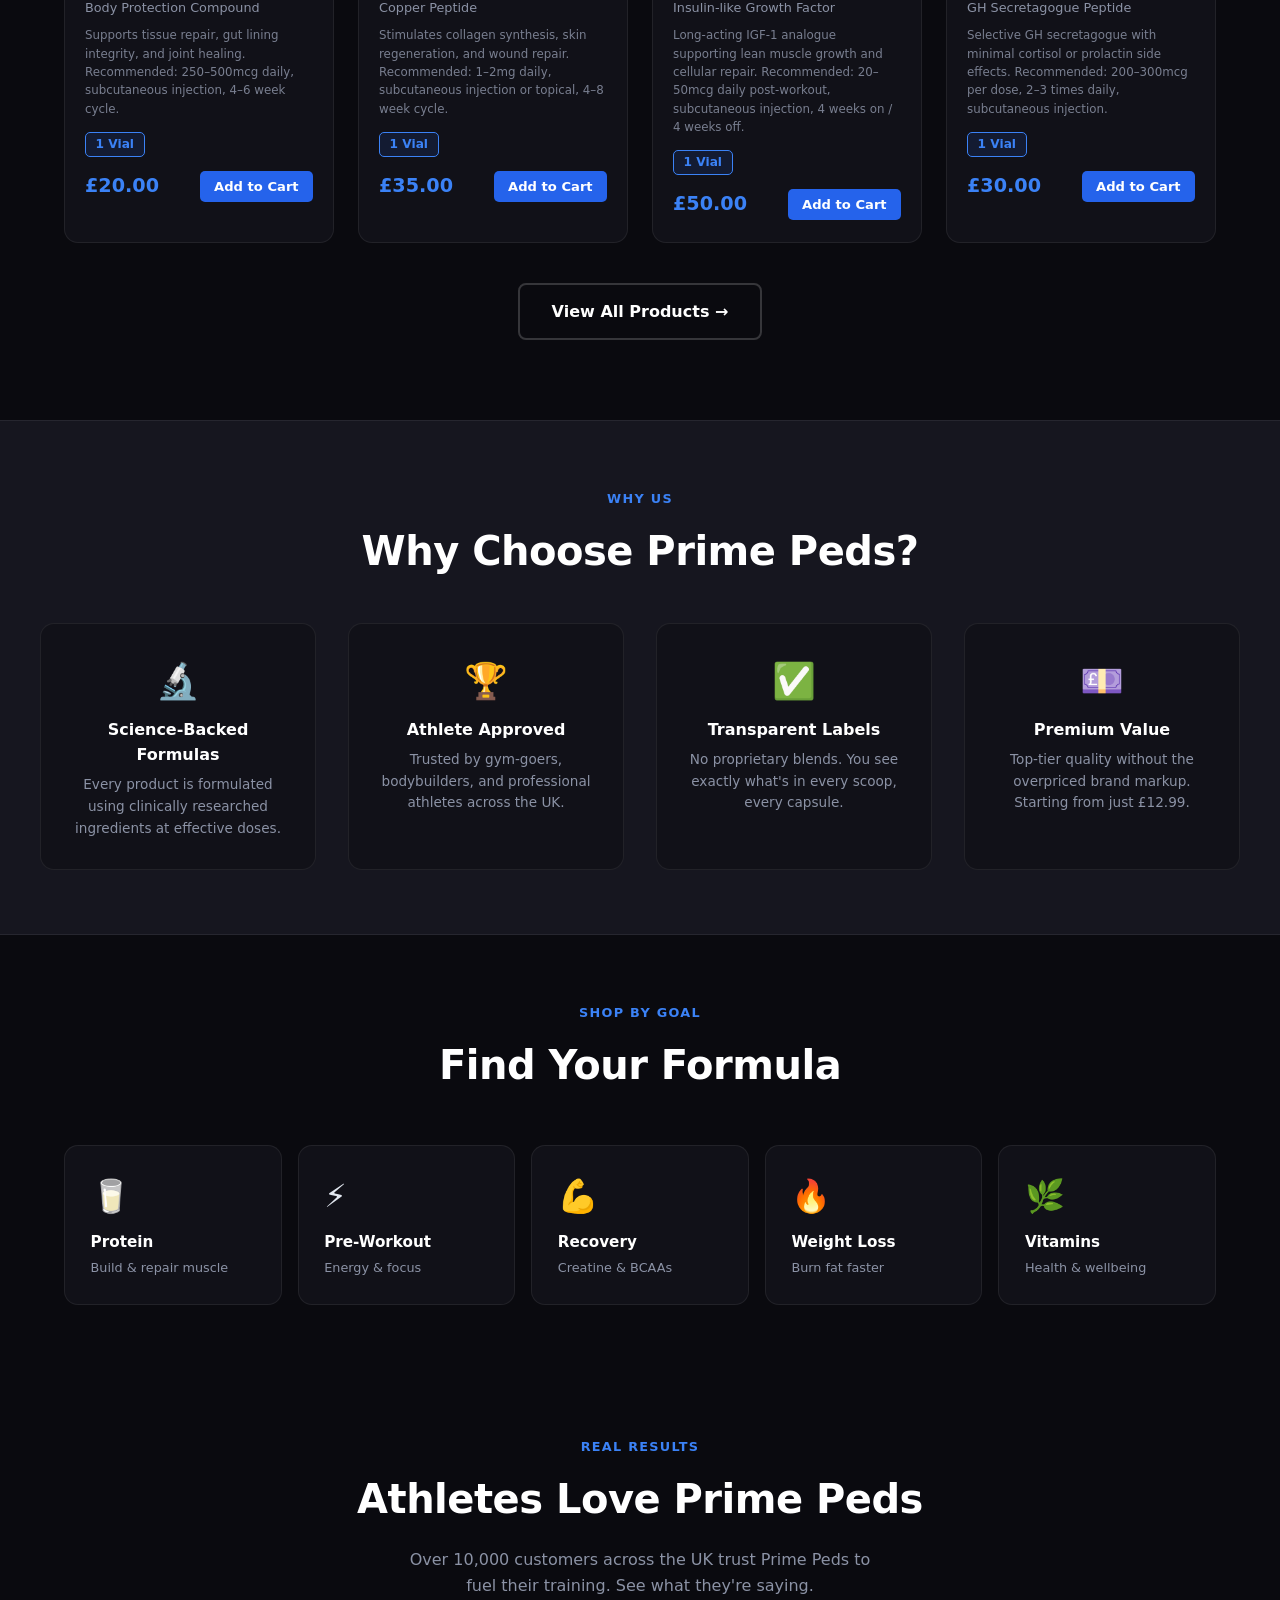
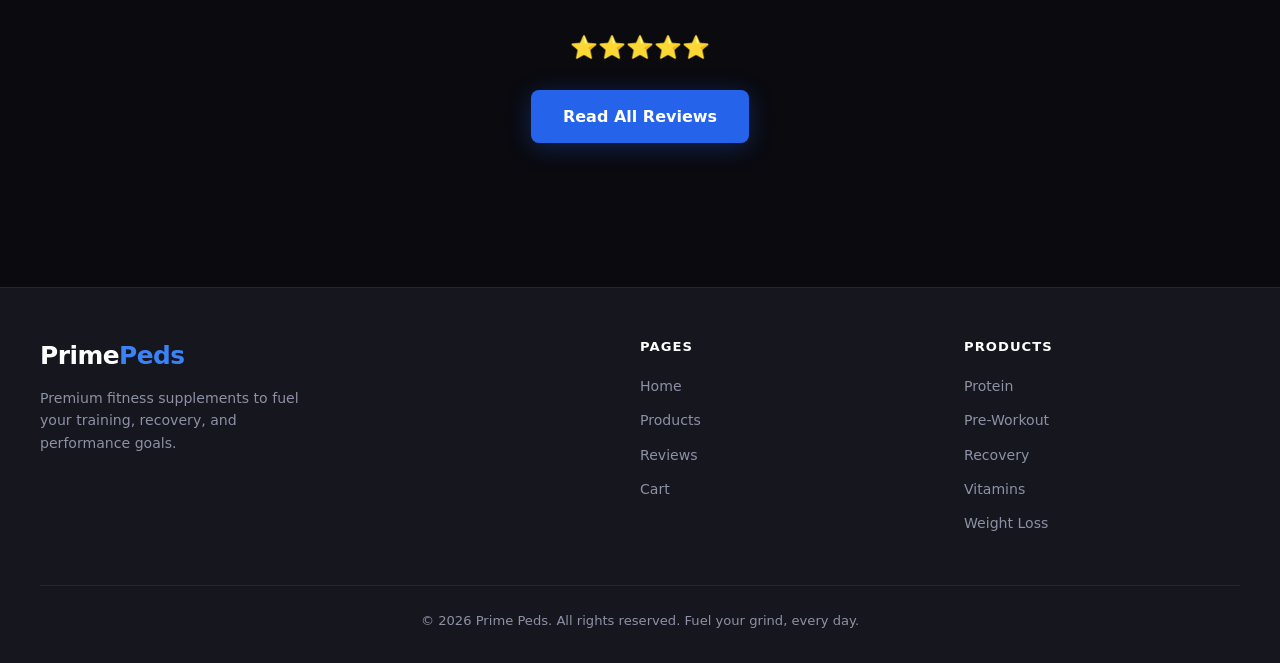
==== commit ed388085: "Remove Telegram banner and buttons (group not yet live) Co-Authored-By: Claude Sonnet 4.6 <noreply@a" ====
--- a/index.html
+++ b/index.html
@@ -44,18 +44,6 @@
       </div>
     </div>
   </section>
-
-  <!-- ── Telegram Banner ── -->
-  <div class="telegram-banner">
-    <div class="telegram-banner-inner">
-      <div class="telegram-banner-icon">✈️</div>
-      <div>
-        <div class="telegram-banner-title">Join Our Telegram Group</div>
-        <div class="telegram-banner-sub">Exclusive deals, stock alerts & community support — direct to your phone</div>
-      </div>
-      <a href="#" class="btn telegram-btn" target="_blank" rel="noopener">Join Now →</a>
-    </div>
-  </div>
 
   <!-- ── Features Strip ── -->
   <div class="features-strip">
@@ -179,9 +167,6 @@
         <div class="footer-brand">
           <a href="index.html" class="logo">Prime<em>Peds</em></a>
           <p>Premium fitness supplements to fuel your training, recovery, and performance goals.</p>
-          <div class="social-links">
-            <a href="#" class="social-btn" target="_blank" rel="noopener">✈️ Telegram</a>
-          </div>
         </div>
         <div class="footer-col">
           <h4>Pages</h4>
--- a/styles.css
+++ b/styles.css
@@ -388,7 +388,14 @@
 .product-sub {
   font-size: 0.8rem;
   color: var(--muted);
-  margin-bottom: 0.8rem;
+  margin-bottom: 0.5rem;
+}
+.product-desc {
+  font-size: 0.74rem;
+  color: var(--muted);
+  line-height: 1.55;
+  margin-bottom: 0.85rem;
+  opacity: 0.85;
 }
 .product-price-row {
   display: flex;
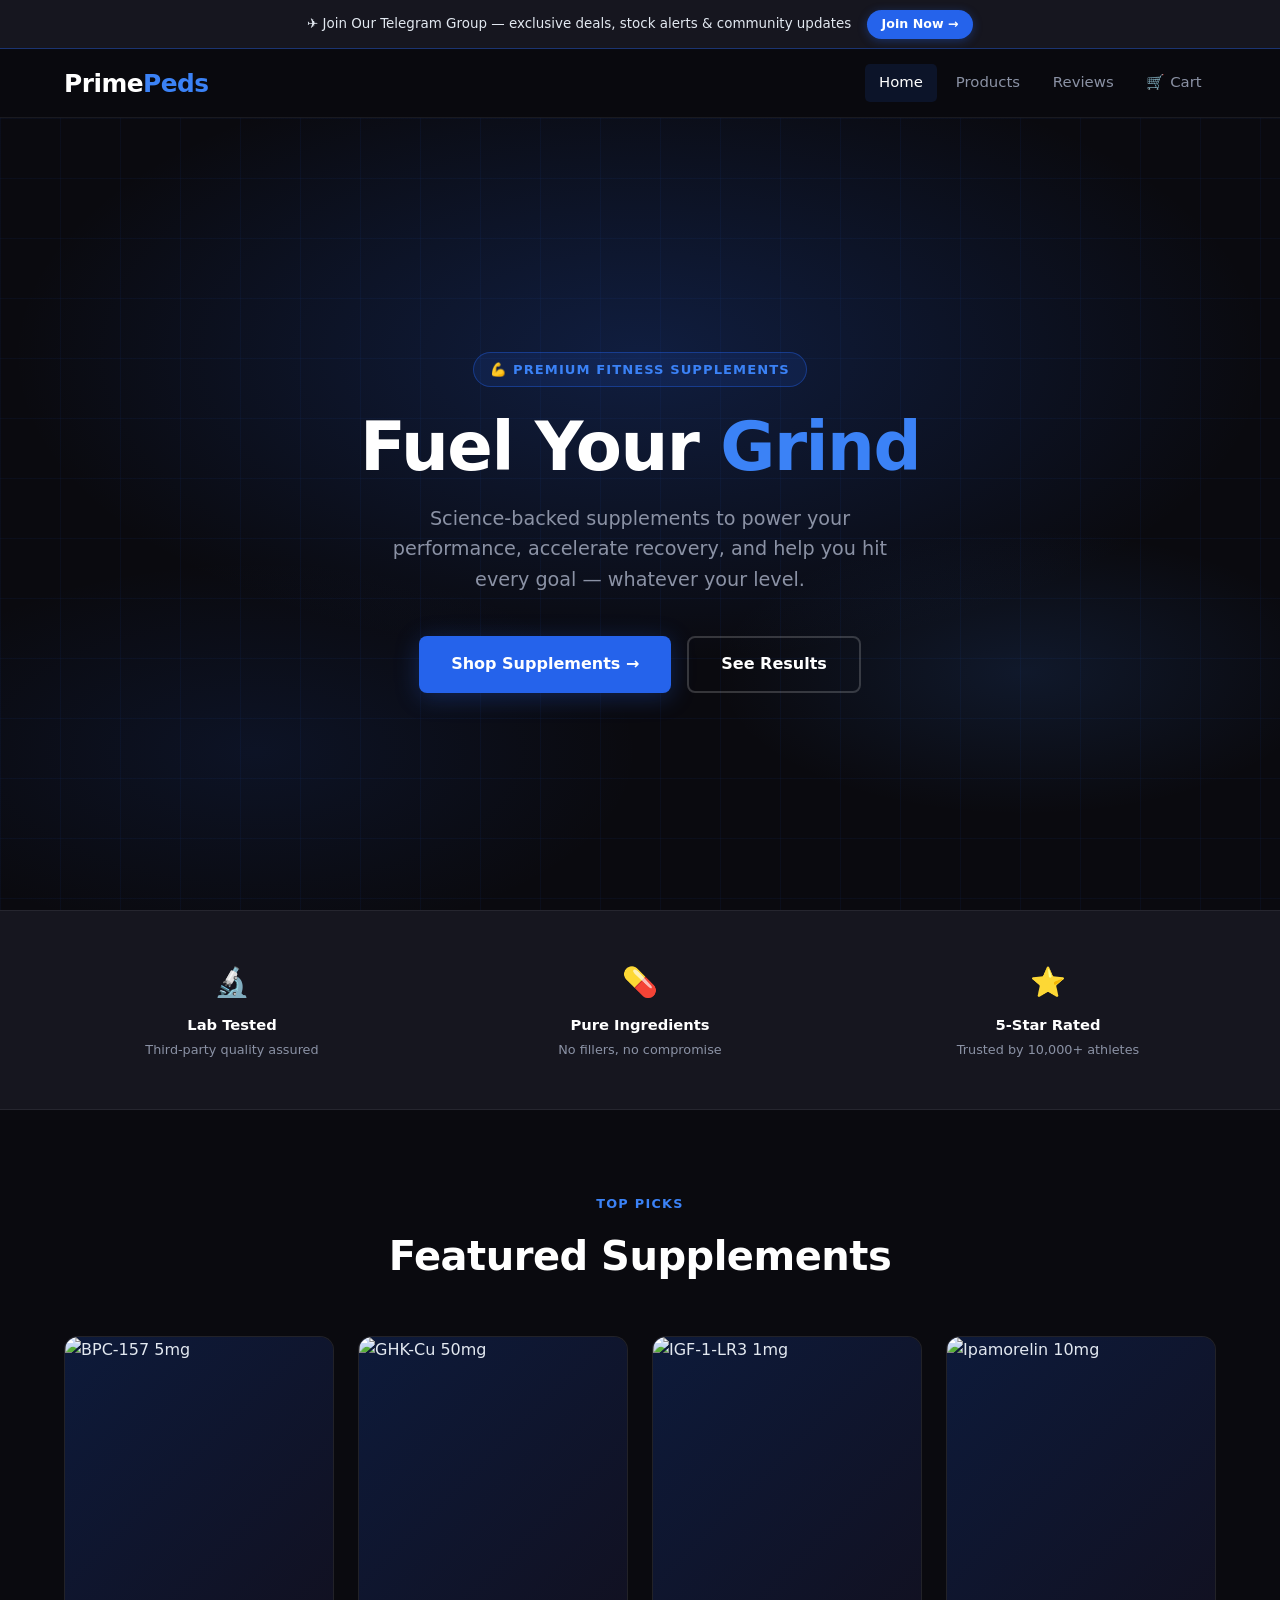
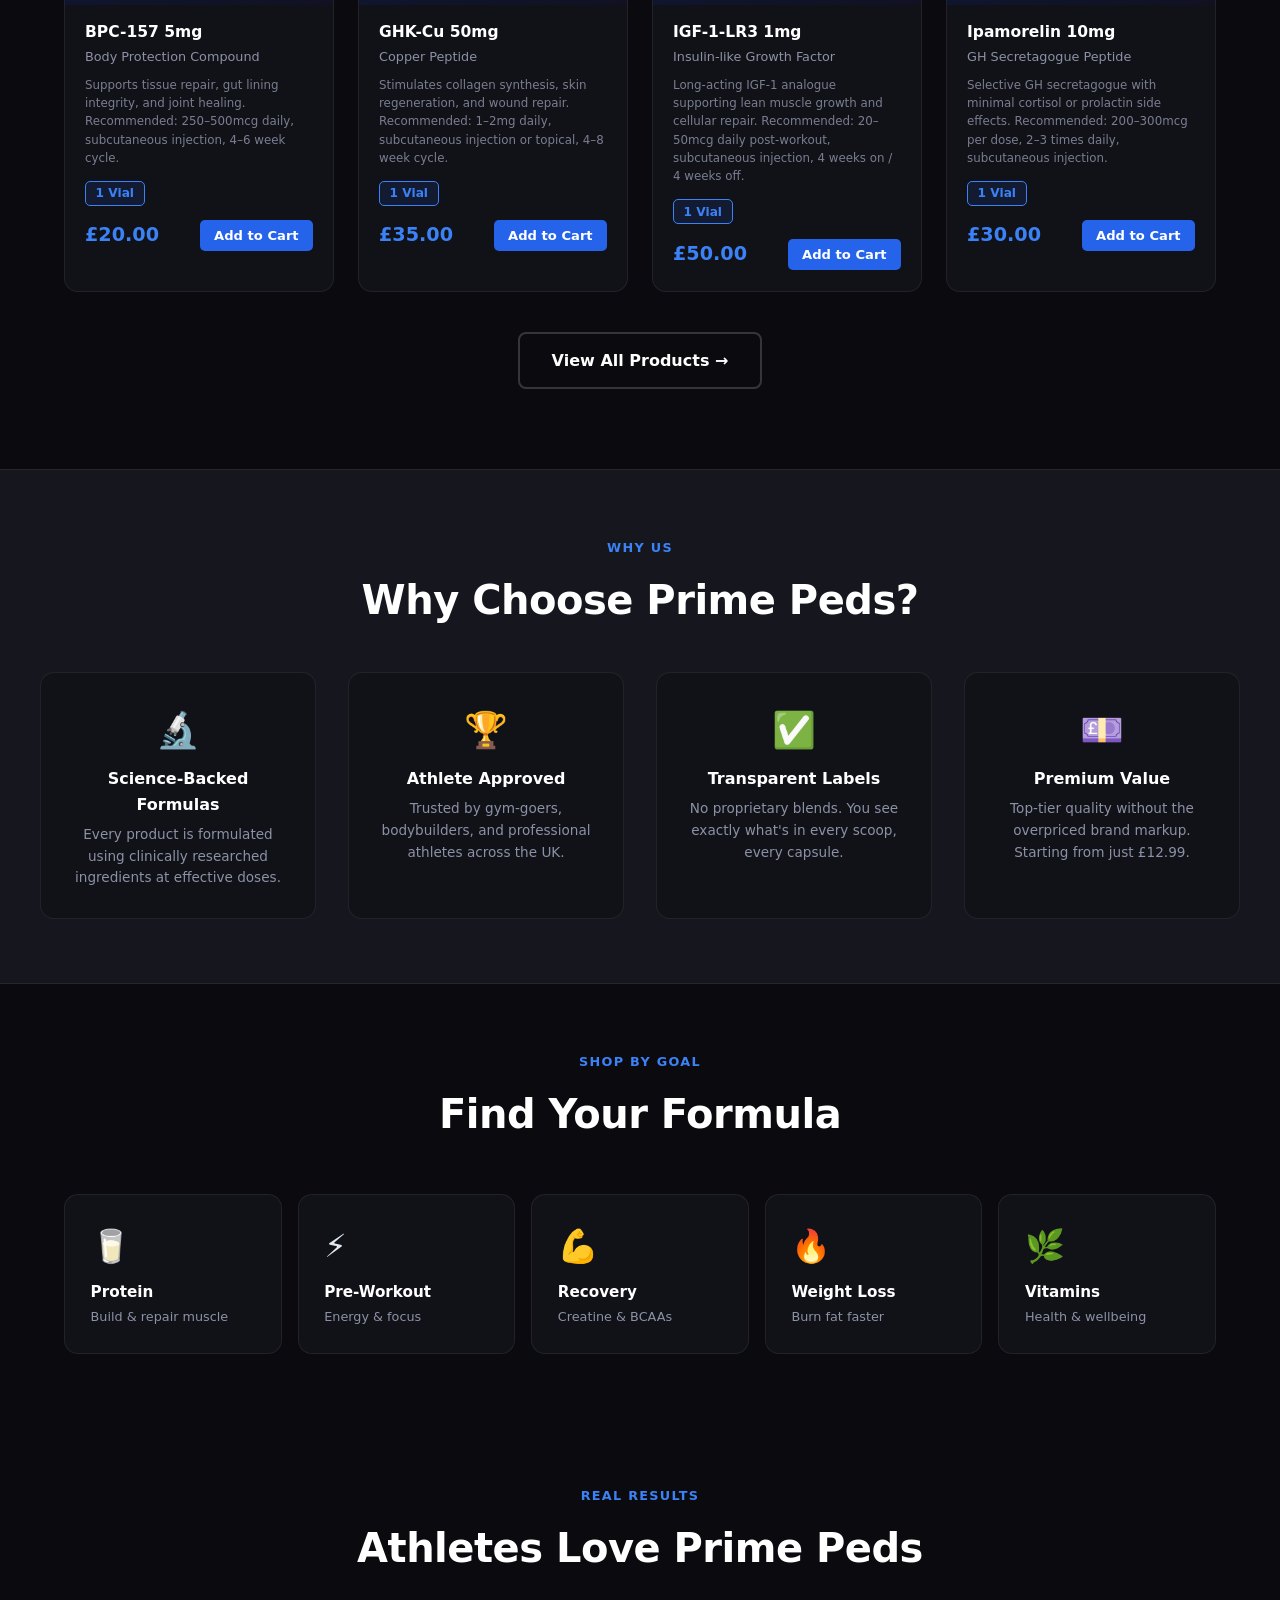
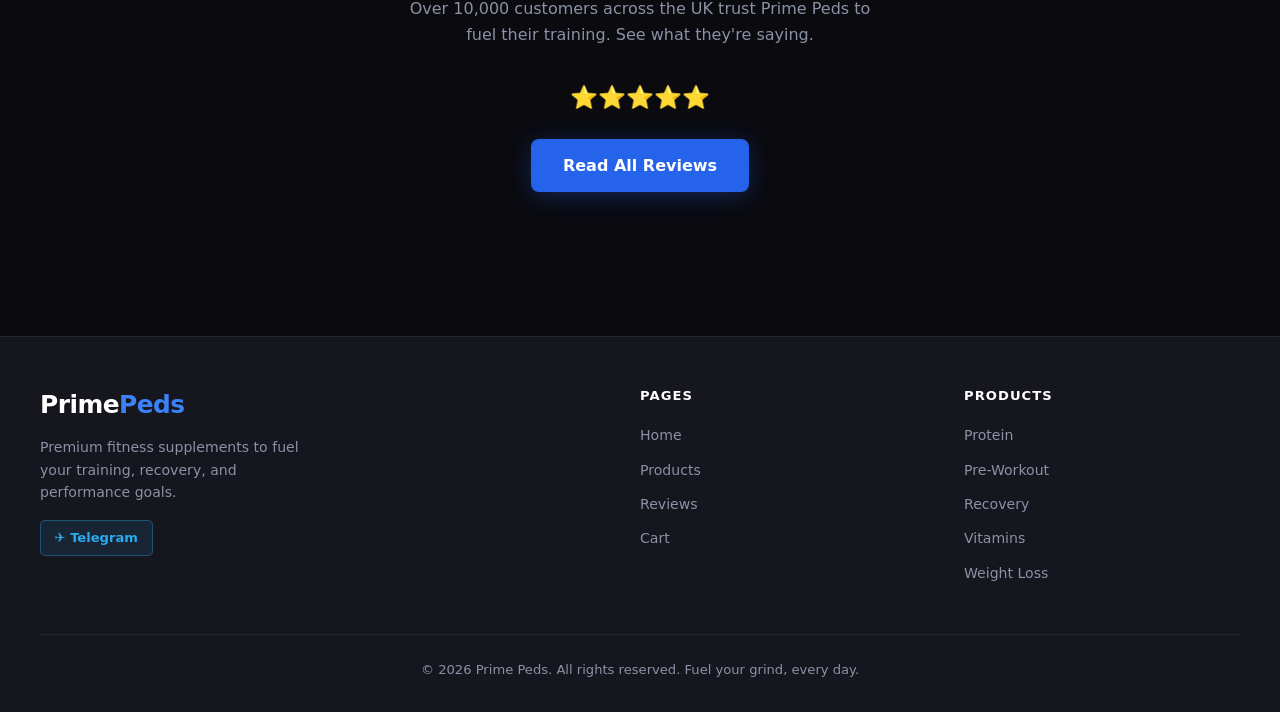
==== commit e0faa423: "Add top Telegram banner and footer social button to all pages Co-Authored-By: Claude Sonnet 4.6 <nor" ====
--- a/index.html
+++ b/index.html
@@ -8,6 +8,14 @@
   <link rel="stylesheet" href="styles.css" />
 </head>
 <body>
+
+  <!-- ── Top Banner ── -->
+  <div class="top-banner">
+    <div class="top-banner-inner">
+      <span>✈️ Join Our Telegram Group — exclusive deals, stock alerts &amp; community updates</span>
+      <a href="#" class="top-banner-btn" target="_blank" rel="noopener">Join Now →</a>
+    </div>
+  </div>
 
   <!-- ── Navigation ── -->
   <header>
@@ -167,6 +175,9 @@
         <div class="footer-brand">
           <a href="index.html" class="logo">Prime<em>Peds</em></a>
           <p>Premium fitness supplements to fuel your training, recovery, and performance goals.</p>
+          <div class="social-links">
+            <a href="#" class="social-btn" target="_blank" rel="noopener">✈️ Telegram</a>
+          </div>
         </div>
         <div class="footer-col">
           <h4>Pages</h4>
--- a/styles.css
+++ b/styles.css
@@ -44,6 +44,68 @@
 ::-webkit-scrollbar-thumb { background: var(--blue); border-radius: 3px; }
 
 /* ══════════════════════════════════════════
+   TOP BANNER
+══════════════════════════════════════════ */
+.top-banner {
+  background: var(--bg-elevated);
+  border-bottom: 1px solid rgba(37,99,235,0.40);
+  padding: 0.6rem 1.5rem;
+}
+.top-banner-inner {
+  max-width: 1200px;
+  margin: 0 auto;
+  display: flex;
+  align-items: center;
+  justify-content: center;
+  gap: 1rem;
+  flex-wrap: wrap;
+  font-size: 0.84rem;
+  font-weight: 500;
+  color: var(--text);
+}
+.top-banner-btn {
+  background: var(--blue);
+  color: #fff;
+  padding: 0.28rem 0.9rem;
+  border-radius: 20px;
+  font-size: 0.79rem;
+  font-weight: 700;
+  white-space: nowrap;
+  box-shadow: 0 2px 10px rgba(37,99,235,0.35);
+  transition: background var(--transition), box-shadow var(--transition);
+}
+.top-banner-btn:hover {
+  background: var(--blue-light);
+  box-shadow: 0 3px 16px rgba(37,99,235,0.55);
+}
+
+/* Social button in footer */
+.social-links { display: flex; gap: 0.6rem; margin-top: 1rem; flex-wrap: wrap; }
+.social-btn {
+  display: inline-flex;
+  align-items: center;
+  gap: 0.4rem;
+  padding: 0.42rem 0.85rem;
+  border-radius: var(--radius-xs);
+  font-size: 0.82rem;
+  font-weight: 600;
+  border: 1px solid rgba(37,99,235,0.45);
+  background: var(--blue-dim);
+  color: var(--blue-light);
+  transition: var(--transition);
+}
+.social-btn:hover {
+  background: rgba(37,99,235,0.22);
+  border-color: var(--blue-light);
+  color: var(--white);
+  transform: translateY(-1px);
+}
+
+@media (max-width: 700px) {
+  .top-banner-inner { flex-direction: column; gap: 0.35rem; text-align: center; }
+}
+
+/* ══════════════════════════════════════════
    NAVIGATION
 ══════════════════════════════════════════ */
 header {
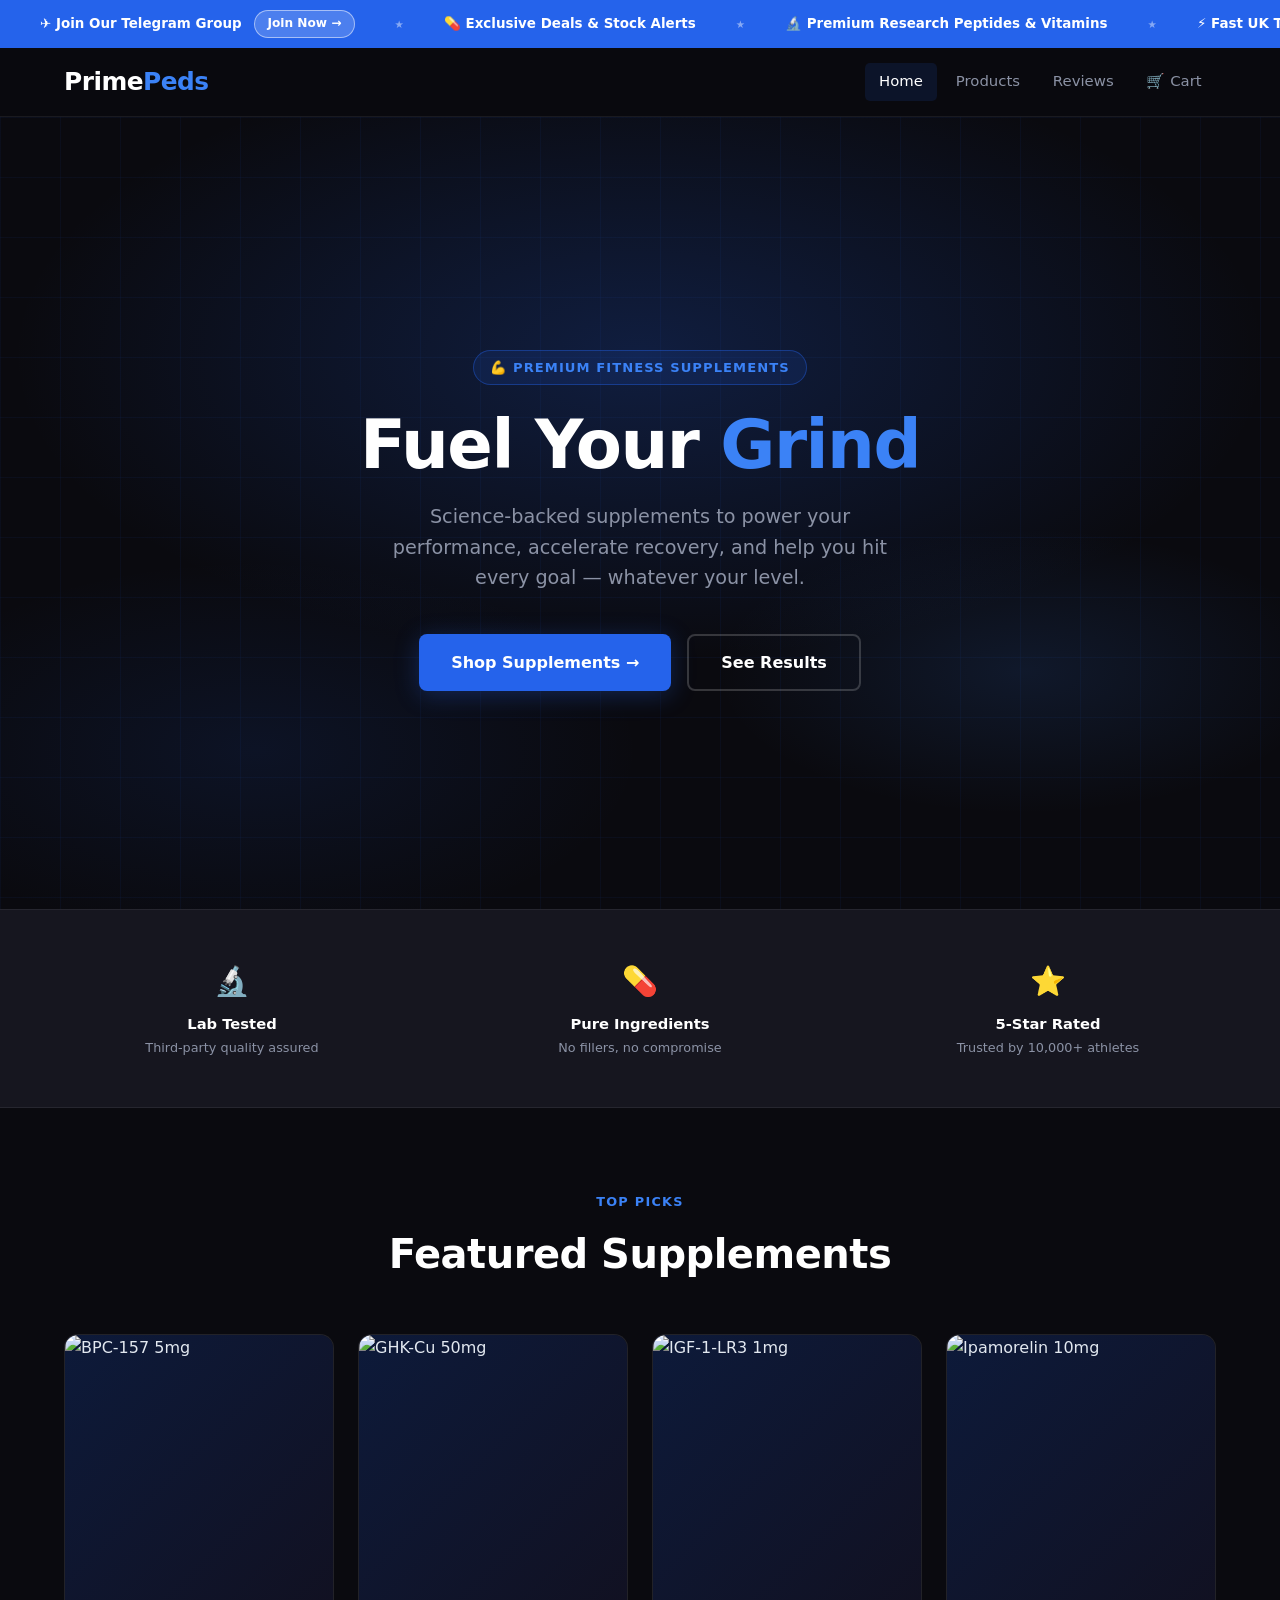
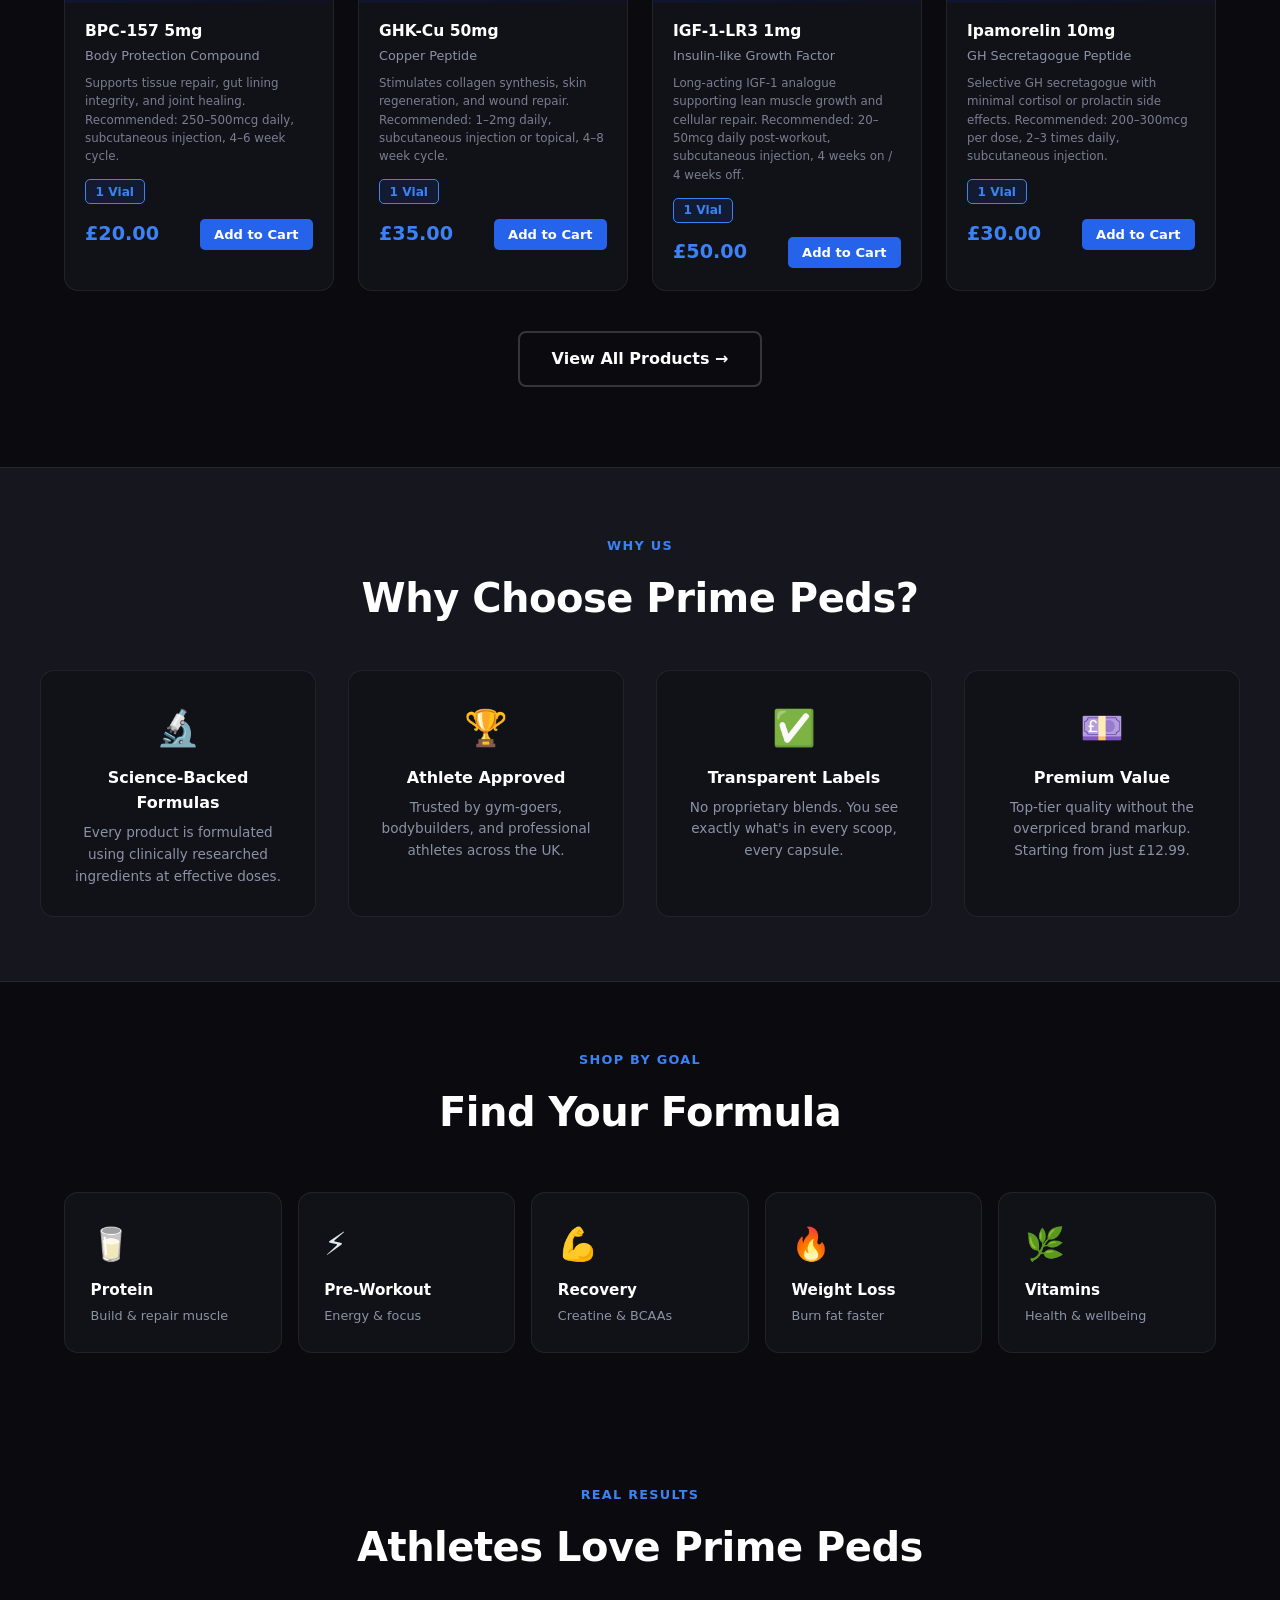
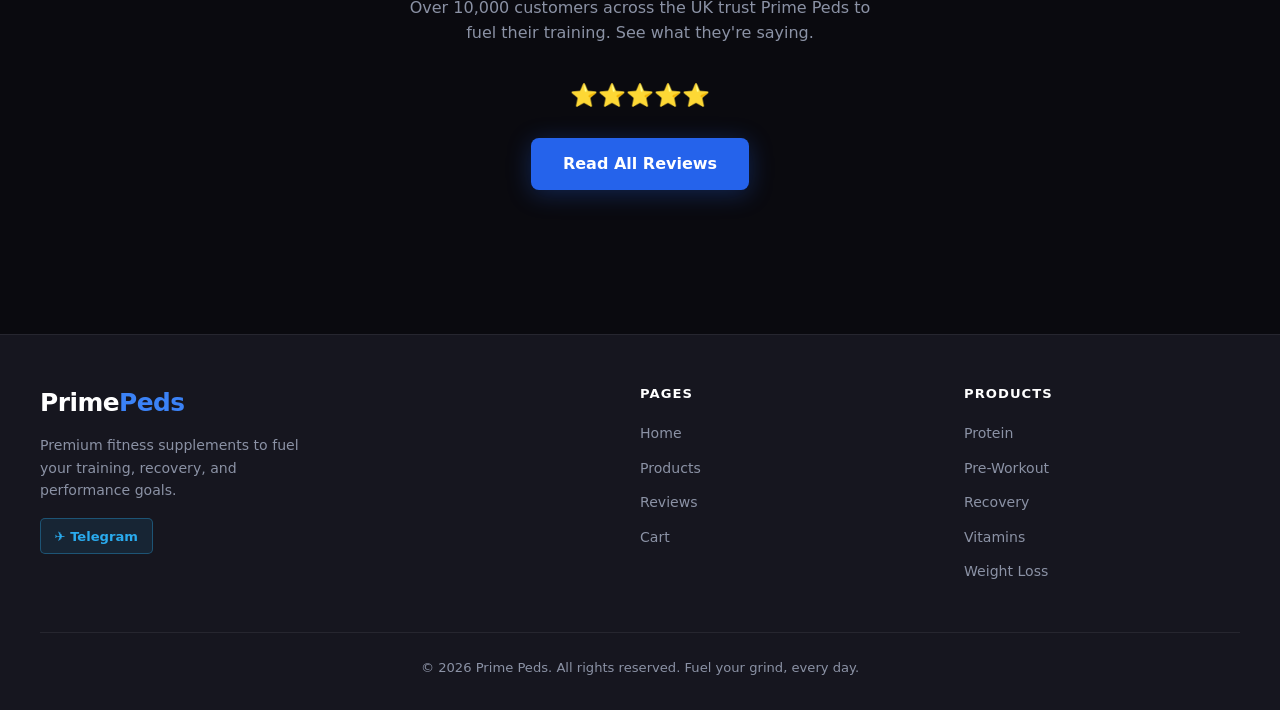
==== commit bdf8c832: "Make top banner a scrolling blue ticker strip Co-Authored-By: Claude Sonnet 4.6 <noreply@anthropic.c" ====
--- a/index.html
+++ b/index.html
@@ -11,9 +11,24 @@
 
   <!-- ── Top Banner ── -->
   <div class="top-banner">
-    <div class="top-banner-inner">
-      <span>✈️ Join Our Telegram Group — exclusive deals, stock alerts &amp; community updates</span>
-      <a href="#" class="top-banner-btn" target="_blank" rel="noopener">Join Now →</a>
+    <div class="top-banner-track">
+      <span class="top-banner-item">✈️ Join Our Telegram Group <a href="#" class="top-banner-btn" target="_blank" rel="noopener">Join Now →</a></span>
+      <span class="top-banner-sep">★</span>
+      <span class="top-banner-item">💊 Exclusive Deals &amp; Stock Alerts</span>
+      <span class="top-banner-sep">★</span>
+      <span class="top-banner-item">🔬 Premium Research Peptides &amp; Vitamins</span>
+      <span class="top-banner-sep">★</span>
+      <span class="top-banner-item">⚡ Fast UK Tracked Delivery</span>
+      <span class="top-banner-sep">★</span>
+      <!-- duplicate for seamless loop -->
+      <span class="top-banner-item">✈️ Join Our Telegram Group <a href="#" class="top-banner-btn" target="_blank" rel="noopener">Join Now →</a></span>
+      <span class="top-banner-sep">★</span>
+      <span class="top-banner-item">💊 Exclusive Deals &amp; Stock Alerts</span>
+      <span class="top-banner-sep">★</span>
+      <span class="top-banner-item">🔬 Premium Research Peptides &amp; Vitamins</span>
+      <span class="top-banner-sep">★</span>
+      <span class="top-banner-item">⚡ Fast UK Tracked Delivery</span>
+      <span class="top-banner-sep">★</span>
     </div>
   </div>
 
--- a/styles.css
+++ b/styles.css
@@ -44,39 +44,51 @@
 ::-webkit-scrollbar-thumb { background: var(--blue); border-radius: 3px; }
 
 /* ══════════════════════════════════════════
-   TOP BANNER
+   TOP BANNER — SCROLLING TICKER
 ══════════════════════════════════════════ */
 .top-banner {
-  background: var(--bg-elevated);
-  border-bottom: 1px solid rgba(37,99,235,0.40);
-  padding: 0.6rem 1.5rem;
-}
-.top-banner-inner {
-  max-width: 1200px;
-  margin: 0 auto;
-  display: flex;
-  align-items: center;
-  justify-content: center;
-  gap: 1rem;
-  flex-wrap: wrap;
+  background: var(--blue);
+  overflow: hidden;
+  padding: 0.6rem 0;
+  white-space: nowrap;
+}
+.top-banner-track {
+  display: inline-flex;
+  align-items: center;
+  animation: bannerScroll 28s linear infinite;
+}
+.top-banner-track:hover { animation-play-state: paused; }
+.top-banner-item {
+  display: inline-flex;
+  align-items: center;
+  gap: 0.55rem;
+  padding: 0 2.5rem;
   font-size: 0.84rem;
-  font-weight: 500;
-  color: var(--text);
+  font-weight: 600;
+  color: #fff;
+}
+.top-banner-sep {
+  color: rgba(255,255,255,0.45);
+  font-size: 0.65rem;
+  padding: 0;
 }
 .top-banner-btn {
-  background: var(--blue);
+  background: rgba(255,255,255,0.18);
+  border: 1px solid rgba(255,255,255,0.50);
   color: #fff;
-  padding: 0.28rem 0.9rem;
+  padding: 0.22rem 0.75rem;
   border-radius: 20px;
-  font-size: 0.79rem;
+  font-size: 0.76rem;
   font-weight: 700;
   white-space: nowrap;
-  box-shadow: 0 2px 10px rgba(37,99,235,0.35);
-  transition: background var(--transition), box-shadow var(--transition);
-}
-.top-banner-btn:hover {
-  background: var(--blue-light);
-  box-shadow: 0 3px 16px rgba(37,99,235,0.55);
+  transition: background 0.2s;
+  margin-left: 0.25rem;
+}
+.top-banner-btn:hover { background: rgba(255,255,255,0.32); }
+
+@keyframes bannerScroll {
+  0%   { transform: translateX(0); }
+  100% { transform: translateX(-50%); }
 }
 
 /* Social button in footer */
@@ -101,9 +113,6 @@
   transform: translateY(-1px);
 }
 
-@media (max-width: 700px) {
-  .top-banner-inner { flex-direction: column; gap: 0.35rem; text-align: center; }
-}
 
 /* ══════════════════════════════════════════
    NAVIGATION
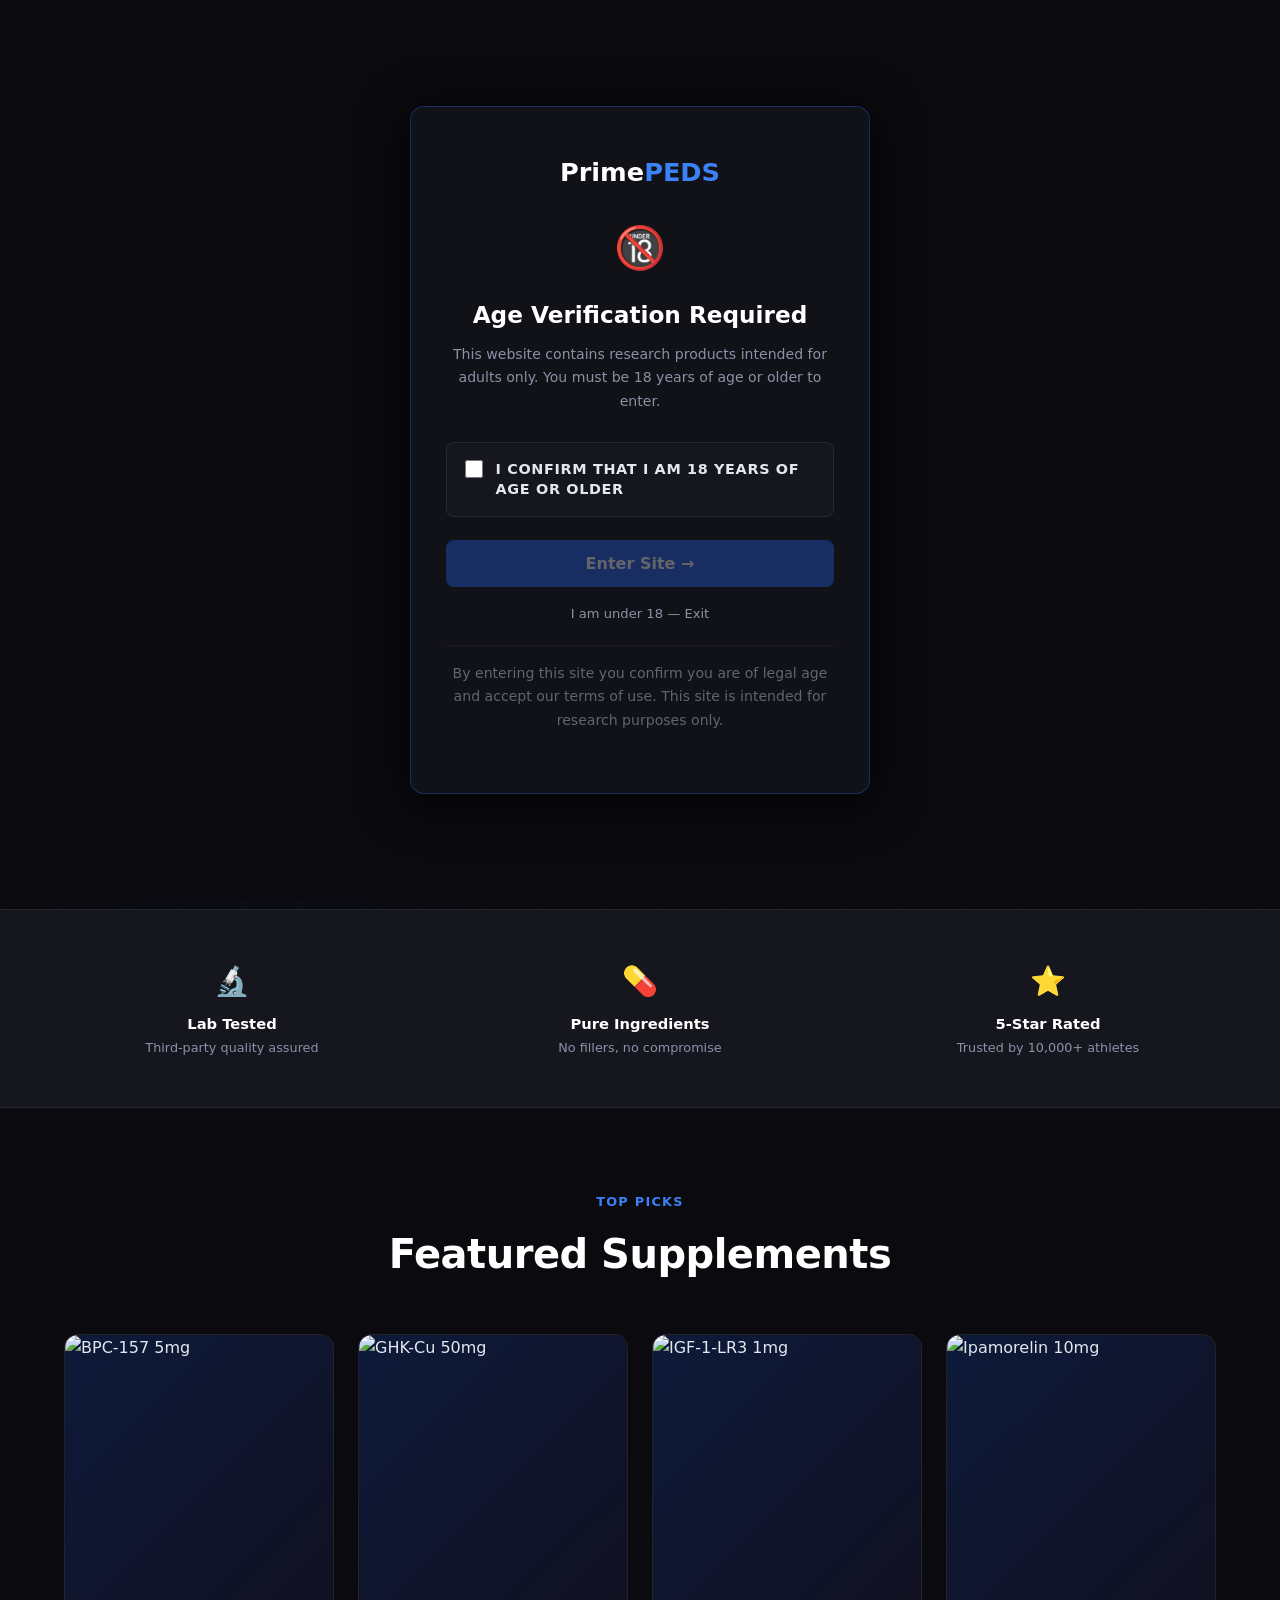
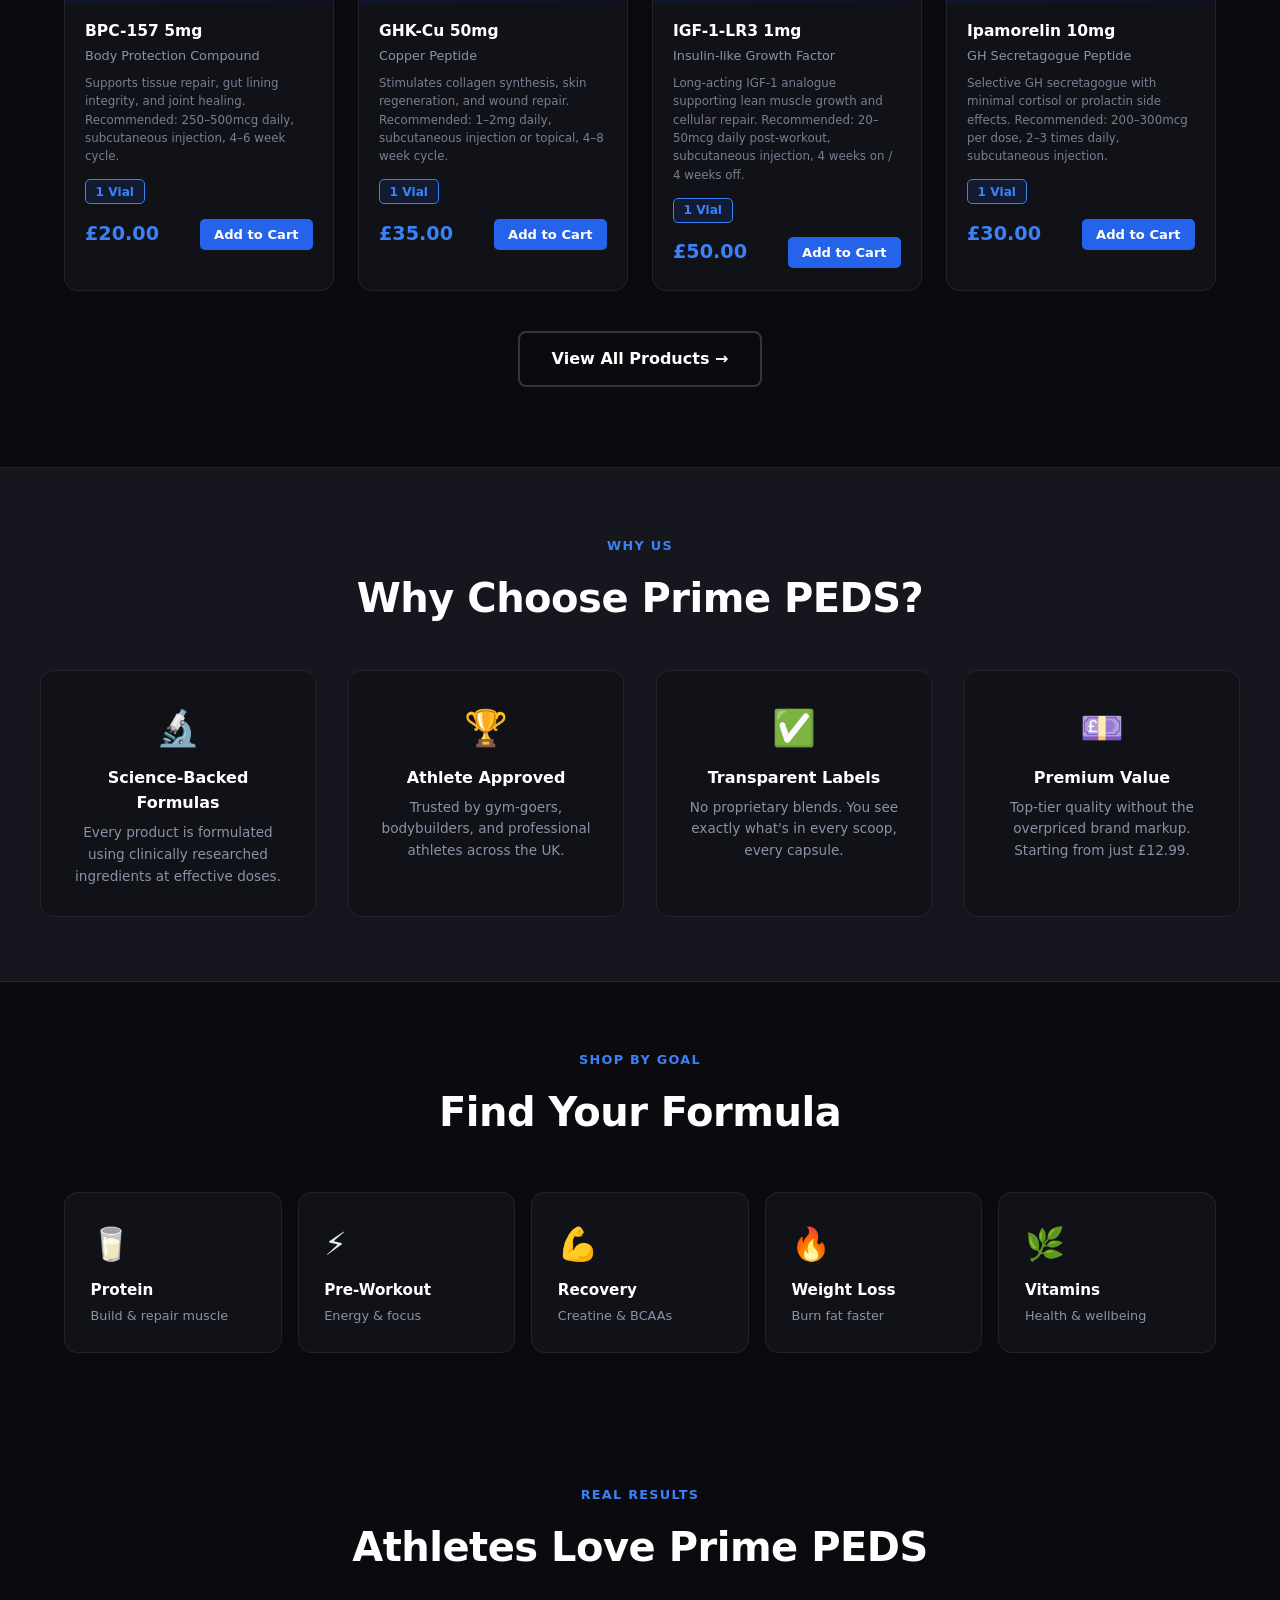
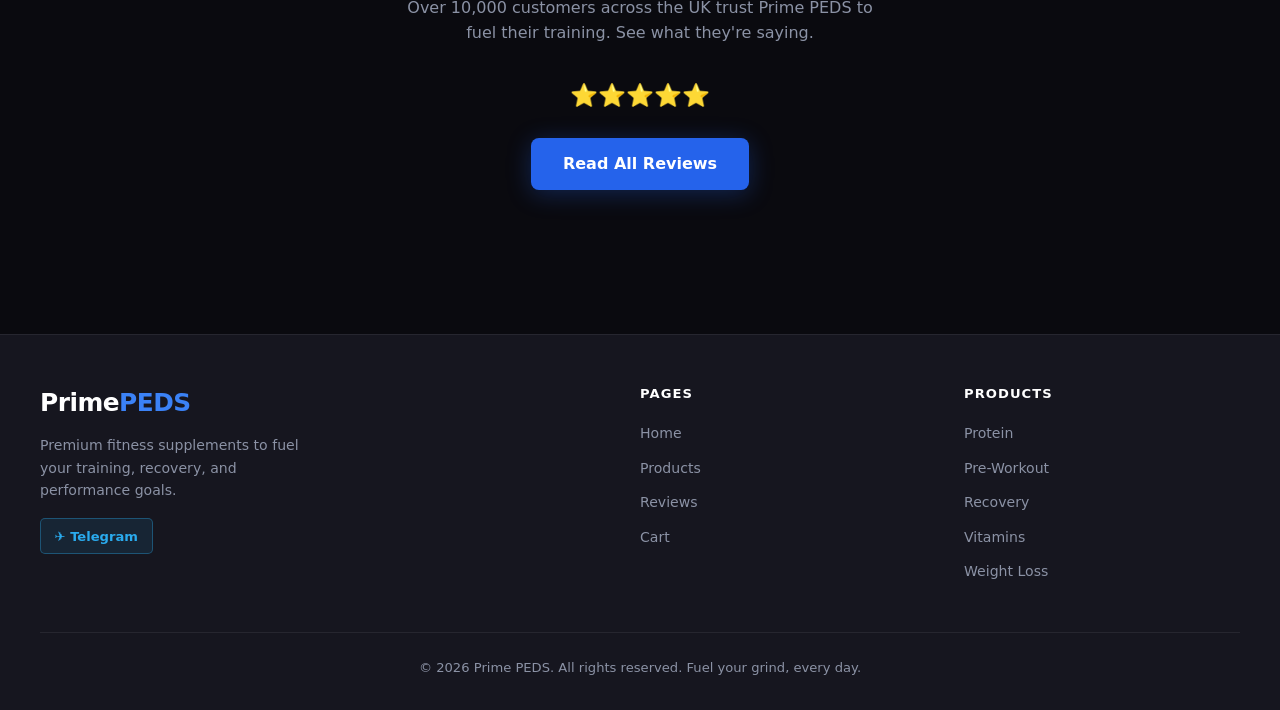
==== commit 52362ba1: "Capitalise PEDS in site name across all pages Co-Authored-By: Claude Sonnet 4.6 <noreply@anthropic.c" ====
--- a/index.html
+++ b/index.html
@@ -3,7 +3,7 @@
 <head>
   <meta charset="UTF-8" />
   <meta name="viewport" content="width=device-width, initial-scale=1.0" />
-  <title>Prime Peds — Fuel Your Grind</title>
+  <title>Prime PEDS — Fuel Your Grind</title>
   <meta name="description" content="Premium fitness supplements — protein, creatine, pre-workout, BCAAs, fat burners and vitamins." />
   <link rel="stylesheet" href="styles.css" />
 </head>
@@ -35,7 +35,7 @@
   <!-- ── Navigation ── -->
   <header>
     <nav>
-      <a href="index.html" class="logo">Prime<em>Peds</em></a>
+      <a href="index.html" class="logo">Prime<em>PEDS</em></a>
       <ul class="nav-links">
         <li><a href="index.html" class="active">Home</a></li>
         <li><a href="products.html">Products</a></li>
@@ -103,12 +103,12 @@
     </div>
   </section>
 
-  <!-- ── Why Prime Peds ── -->
+  <!-- ── Why Prime PEDS ── -->
   <div class="features-strip" style="padding:4rem 1.5rem">
     <div style="max-width:1200px;margin:0 auto">
       <div class="section-header" style="margin-bottom:2.5rem">
         <div class="section-label">Why Us</div>
-        <h2 class="section-title">Why Choose Prime Peds?</h2>
+        <h2 class="section-title">Why Choose Prime PEDS?</h2>
       </div>
       <div class="features-strip-inner" style="grid-template-columns:repeat(auto-fit,minmax(220px,1fr));gap:2rem">
         <div class="feat-item" style="background:var(--bg-card);border:1px solid var(--border);border-radius:var(--radius);padding:1.8rem">
@@ -173,9 +173,9 @@
   <!-- ── Reviews Teaser ── -->
   <section class="section" style="text-align:center;padding-top:3rem;padding-bottom:4rem">
     <div class="section-label">Real Results</div>
-    <h2 class="section-title" style="margin-bottom:1rem">Athletes Love Prime Peds</h2>
+    <h2 class="section-title" style="margin-bottom:1rem">Athletes Love Prime PEDS</h2>
     <p style="color:var(--muted);max-width:480px;margin:0 auto 2rem">
-      Over 10,000 customers across the UK trust Prime Peds to fuel their training. See what they're saying.
+      Over 10,000 customers across the UK trust Prime PEDS to fuel their training. See what they're saying.
     </p>
     <div style="display:flex;gap:0.4rem;justify-content:center;font-size:1.4rem;margin-bottom:1.5rem">
       ⭐⭐⭐⭐⭐
@@ -188,7 +188,7 @@
     <div class="footer-inner">
       <div class="footer-grid">
         <div class="footer-brand">
-          <a href="index.html" class="logo">Prime<em>Peds</em></a>
+          <a href="index.html" class="logo">Prime<em>PEDS</em></a>
           <p>Premium fitness supplements to fuel your training, recovery, and performance goals.</p>
           <div class="social-links">
             <a href="#" class="social-btn" target="_blank" rel="noopener">✈️ Telegram</a>
@@ -215,7 +215,7 @@
         </div>
       </div>
       <div class="footer-bottom">
-        <p>&copy; 2026 Prime Peds. All rights reserved. Fuel your grind, every day.</p>
+        <p>&copy; 2026 Prime PEDS. All rights reserved. Fuel your grind, every day.</p>
       </div>
     </div>
   </footer>
--- a/styles.css
+++ b/styles.css
@@ -736,6 +736,47 @@
 
 select { appearance: none; cursor: pointer; }
 
+/* Delivery options */
+.delivery-options {
+  display: grid;
+  grid-template-columns: 1fr 1fr;
+  gap: 0.75rem;
+}
+.delivery-option {
+  display: block;
+  cursor: pointer;
+  border: 2px solid var(--border);
+  border-radius: var(--radius-sm);
+  background: var(--bg-elevated);
+  transition: border-color var(--transition), background var(--transition);
+}
+.delivery-option:hover { border-color: rgba(37,99,235,0.45); }
+.delivery-option input[type="radio"] {
+  position: absolute;
+  opacity: 0;
+  width: 0;
+  height: 0;
+  pointer-events: none;
+}
+.delivery-option:has(input:checked) {
+  border-color: var(--blue-light);
+  background: var(--blue-dim);
+}
+.delivery-option-inner { padding: 1rem 1.1rem; }
+.delivery-option-top {
+  display: flex;
+  justify-content: space-between;
+  align-items: center;
+  margin-bottom: 0.3rem;
+}
+.delivery-option-name { font-size: 0.92rem; font-weight: 700; color: var(--white); }
+.delivery-option-price { font-size: 0.97rem; font-weight: 800; color: var(--blue-light); }
+.delivery-option-desc { font-size: 0.75rem; color: var(--muted); }
+
+@media (max-width: 500px) {
+  .delivery-options { grid-template-columns: 1fr; }
+}
+
 /* Cart items */
 .cart-item {
   display: flex;
@@ -968,18 +1009,268 @@
 /* ══════════════════════════════════════════
    ORDER CONFIRMATION
 ══════════════════════════════════════════ */
-.order-confirm {
+.order-confirm-wrap {
+  max-width: 680px;
+  margin: 2.5rem auto;
+  padding: 0 1.5rem 3rem;
+}
+
+/* Header */
+.order-confirm-header {
+  text-align: center;
+  padding: 2.5rem 2rem 2rem;
   background: var(--bg-card);
-  border: 1px solid rgba(22,163,74,0.35);
+  border: 1px solid rgba(22,163,74,0.30);
+  border-radius: var(--radius) var(--radius) 0 0;
+  border-bottom: none;
+}
+.order-confirm-tick {
+  width: 64px;
+  height: 64px;
+  background: rgba(22,163,74,0.15);
+  border: 2px solid rgba(22,163,74,0.55);
+  border-radius: 50%;
+  display: flex;
+  align-items: center;
+  justify-content: center;
+  font-size: 1.8rem;
+  color: #22c55e;
+  margin: 0 auto 1.2rem;
+}
+.order-confirm-header h2 {
+  font-size: 1.75rem;
+  font-weight: 900;
+  color: var(--white);
+  margin-bottom: 0.5rem;
+}
+.order-confirm-header p { color: var(--muted); font-size: 0.95rem; margin-bottom: 1.2rem; }
+.order-confirm-header strong { color: var(--white); }
+.order-number-badge {
+  display: inline-block;
+  background: var(--blue-dim);
+  border: 1px solid rgba(37,99,235,0.40);
+  color: var(--blue-light);
+  font-size: 0.85rem;
+  font-weight: 700;
+  padding: 0.35rem 1.1rem;
+  border-radius: 50px;
+  letter-spacing: 0.05em;
+}
+
+/* Info grid */
+.order-info-grid {
+  display: grid;
+  grid-template-columns: 1fr 1fr;
+  border: 1px solid rgba(22,163,74,0.30);
+  border-top: none;
+  border-bottom: none;
+  background: var(--bg-card);
+}
+.order-info-box {
+  padding: 1.2rem 1.5rem;
+  border-right: 1px solid var(--border);
+  border-bottom: 1px solid var(--border);
+}
+.order-info-box:nth-child(even) { border-right: none; }
+.order-info-label {
+  font-size: 0.74rem;
+  font-weight: 700;
+  color: var(--muted);
+  text-transform: uppercase;
+  letter-spacing: 0.07em;
+  margin-bottom: 0.4rem;
+}
+.order-info-value {
+  font-size: 0.93rem;
+  font-weight: 700;
+  color: var(--white);
+  line-height: 1.3;
+}
+.order-info-email {
+  font-size: 0.82rem;
+  word-break: break-all;
+}
+.order-info-sub { font-size: 0.76rem; color: var(--muted); margin-top: 0.2rem; }
+
+/* Items & totals section */
+.order-confirm-section {
+  background: var(--bg-card);
+  border: 1px solid rgba(22,163,74,0.30);
+  border-top: none;
+  border-bottom: none;
+  padding: 1.5rem;
+}
+.order-confirm-section-title {
+  font-size: 0.95rem;
+  font-weight: 700;
+  color: var(--white);
+  margin-bottom: 1rem;
+  padding-bottom: 0.7rem;
+  border-bottom: 1px solid var(--border);
+}
+.confirm-item {
+  display: flex;
+  align-items: center;
+  gap: 1rem;
+  padding: 0.85rem 0;
+  border-bottom: 1px solid var(--border);
+}
+.confirm-item:last-child { border-bottom: none; }
+.confirm-item-img {
+  width: 52px;
+  height: 52px;
+  border-radius: var(--radius-xs);
+  object-fit: cover;
+  background: var(--bg-elevated);
+  flex-shrink: 0;
+}
+.confirm-item-name { font-size: 0.9rem; font-weight: 600; color: var(--white); }
+.confirm-item-sub  { font-size: 0.77rem; color: var(--muted); margin-top: 2px; }
+.confirm-item-price { font-size: 0.92rem; font-weight: 700; color: var(--blue-light); margin-left: auto; flex-shrink: 0; }
+
+.order-confirm-totals {
+  background: var(--bg-card);
+  border: 1px solid rgba(22,163,74,0.30);
+  border-top: none;
+  border-bottom: none;
+  padding: 0 1.5rem 0.5rem;
+}
+
+/* Footer */
+.order-confirm-footer {
+  background: var(--bg-card);
+  border: 1px solid rgba(22,163,74,0.30);
+  border-top: 1px solid var(--border);
+  border-radius: 0 0 var(--radius) var(--radius);
+  padding: 1.5rem;
+  text-align: center;
+}
+.order-confirm-footer p { font-size: 0.85rem; color: var(--muted); }
+
+@media (max-width: 600px) {
+  .order-info-grid { grid-template-columns: 1fr; }
+  .order-info-box { border-right: none; }
+}
+
+/* ══════════════════════════════════════════
+   AGE GATE
+══════════════════════════════════════════ */
+#age-gate {
+  position: fixed;
+  inset: 0;
+  background: var(--bg);
+  z-index: 99999;
+  display: flex;
+  align-items: center;
+  justify-content: center;
+  padding: 1.5rem;
+  animation: fadeUp 0.4s ease both;
+}
+.age-gate-box {
+  background: var(--bg-card);
+  border: 1px solid rgba(37,99,235,0.35);
   border-radius: var(--radius);
-  padding: 3rem 2rem;
+  padding: 2.8rem 2.2rem 2rem;
+  max-width: 460px;
+  width: 100%;
   text-align: center;
-  max-width: 520px;
-  margin: 3rem auto;
-}
-.order-confirm-icon { font-size: 3.5rem; margin-bottom: 1rem; }
-.order-confirm h2  { font-size: 1.7rem; font-weight: 800; color: var(--white); margin-bottom: 0.5rem; }
-.order-confirm p   { color: var(--muted); margin-bottom: 1.5rem; }
+  box-shadow: 0 8px 48px rgba(0,0,0,0.7);
+}
+.age-gate-logo {
+  font-size: 1.6rem;
+  font-weight: 800;
+  color: var(--white);
+  margin-bottom: 1.4rem;
+}
+.age-gate-logo em { font-style: normal; color: var(--blue-light); }
+.age-gate-icon { font-size: 2.6rem; margin-bottom: 0.9rem; }
+.age-gate-box h2 {
+  font-size: 1.45rem;
+  font-weight: 900;
+  color: var(--white);
+  margin-bottom: 0.6rem;
+}
+.age-gate-box > p {
+  font-size: 0.88rem;
+  color: var(--muted);
+  line-height: 1.65;
+  margin-bottom: 1.8rem;
+}
+
+/* Honeypot — invisible to humans, traps bots */
+.age-gate-honeypot {
+  position: absolute;
+  left: -9999px;
+  width: 1px;
+  height: 1px;
+  opacity: 0;
+  pointer-events: none;
+  tabindex: -1;
+}
+
+.age-gate-label {
+  display: flex;
+  align-items: flex-start;
+  gap: 0.8rem;
+  text-align: left;
+  cursor: pointer;
+  padding: 1rem 1.1rem;
+  background: var(--bg-elevated);
+  border: 1px solid var(--border);
+  border-radius: var(--radius-sm);
+  margin-bottom: 1.4rem;
+  transition: border-color var(--transition), background var(--transition);
+}
+.age-gate-label:hover {
+  border-color: rgba(37,99,235,0.45);
+  background: var(--blue-dim);
+}
+.age-gate-label input[type="checkbox"] {
+  width: 18px;
+  height: 18px;
+  accent-color: var(--blue);
+  flex-shrink: 0;
+  margin-top: 1px;
+  cursor: pointer;
+}
+.age-gate-label span {
+  font-size: 0.9rem;
+  font-weight: 600;
+  color: var(--text);
+  line-height: 1.45;
+}
+.age-gate-enter {
+  width: 100%;
+  justify-content: center;
+  font-size: 1rem;
+  padding: 0.9rem;
+  margin-bottom: 1rem;
+}
+.age-gate-enter:disabled {
+  opacity: 0.35;
+  cursor: not-allowed;
+  transform: none !important;
+  box-shadow: none !important;
+}
+.age-gate-exit {
+  display: block;
+  font-size: 0.82rem;
+  color: var(--muted);
+  margin-bottom: 1.3rem;
+  transition: color var(--transition);
+}
+.age-gate-exit:hover { color: #ef4444; }
+.age-gate-note {
+  font-size: 0.72rem;
+  color: var(--muted);
+  opacity: 0.65;
+  border-top: 1px solid var(--border);
+  padding-top: 1rem;
+  line-height: 1.55;
+}
+@keyframes ageGateOut {
+  to { opacity: 0; transform: scale(0.96); }
+}
 
 /* ══════════════════════════════════════════
    ANIMATIONS
